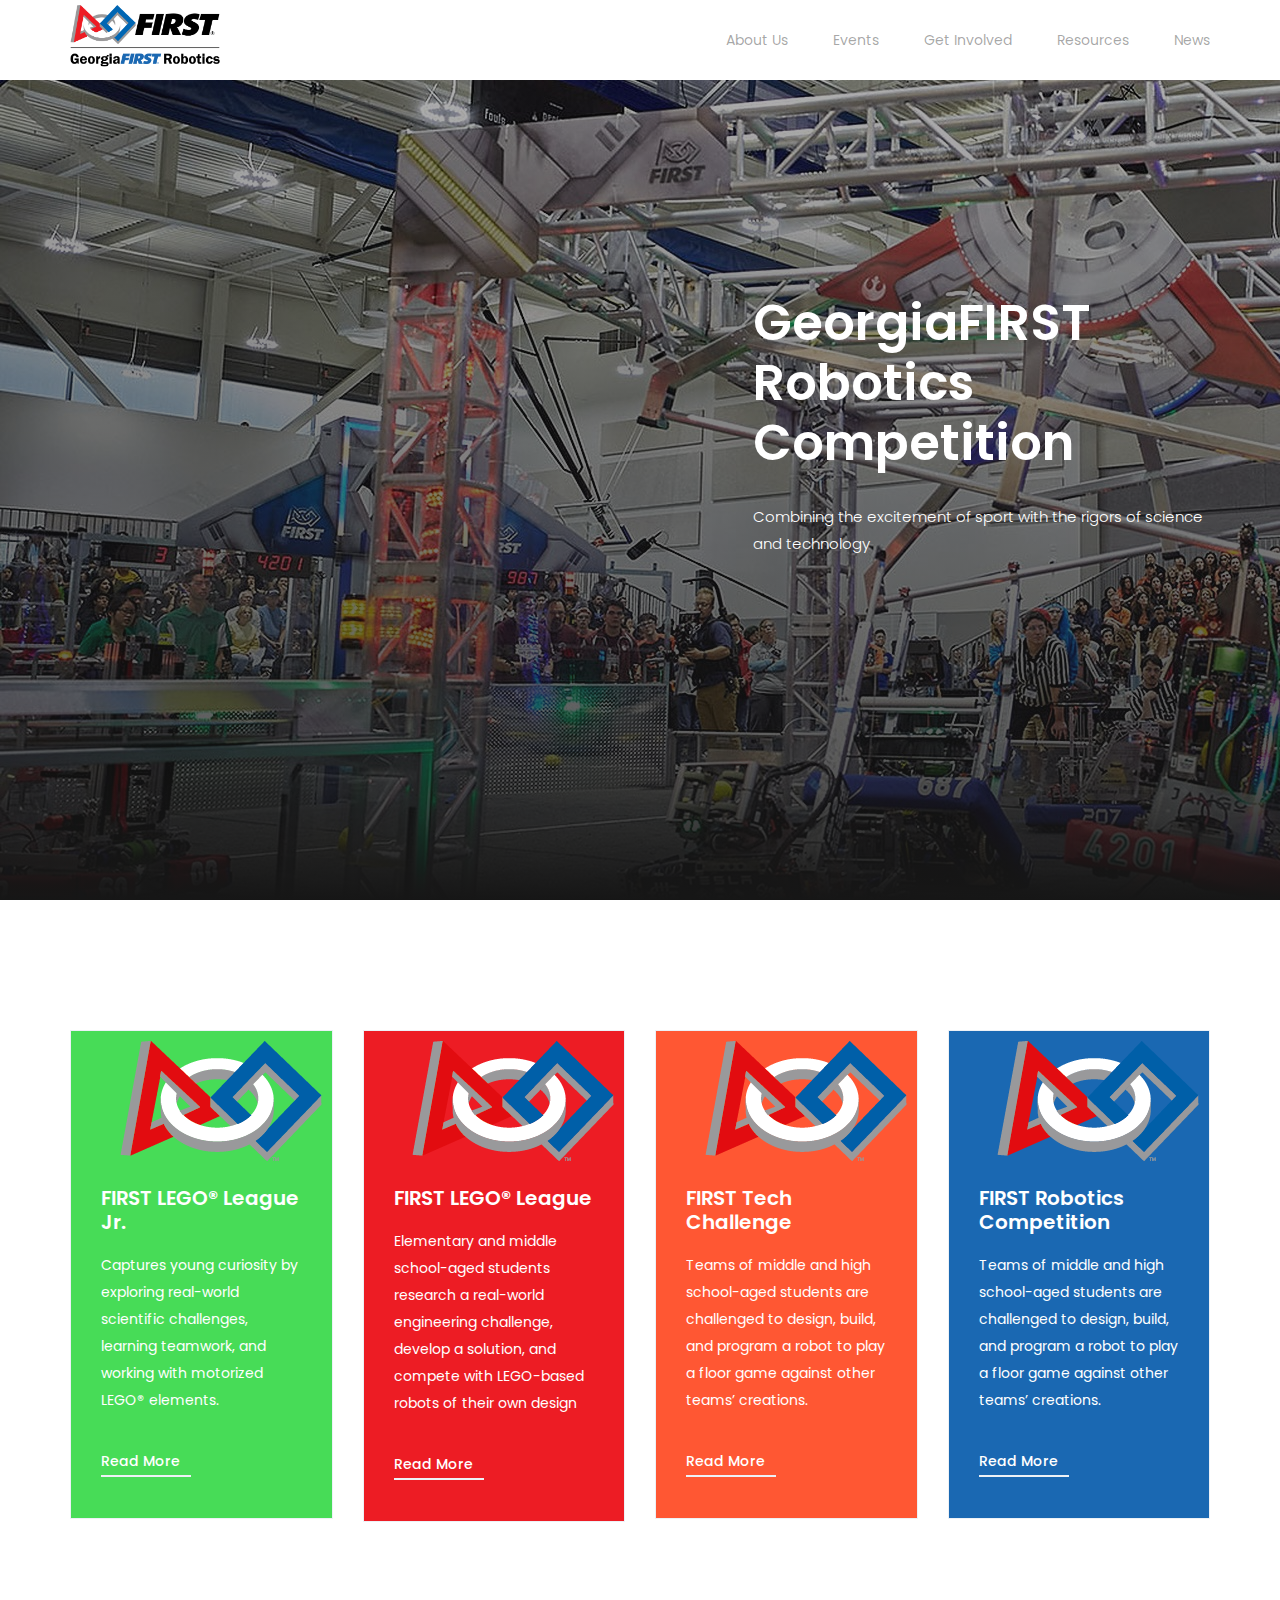
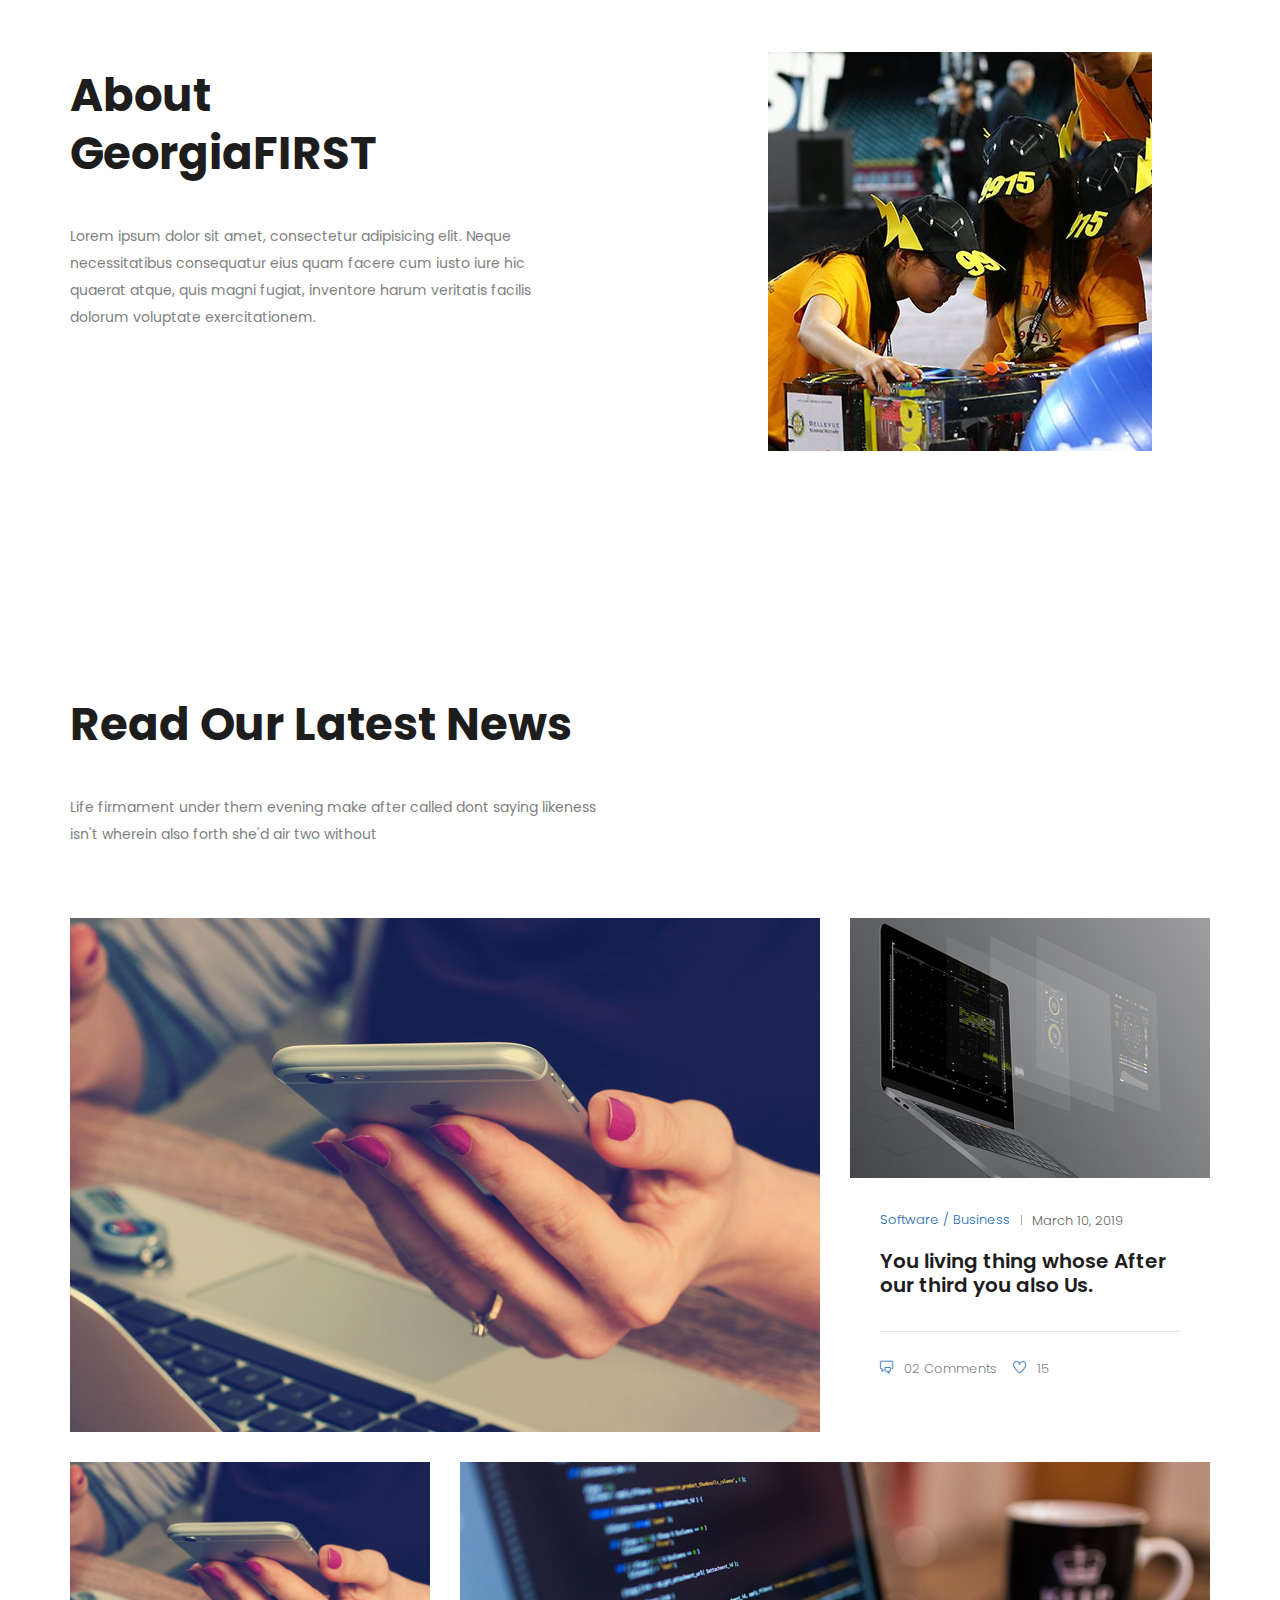
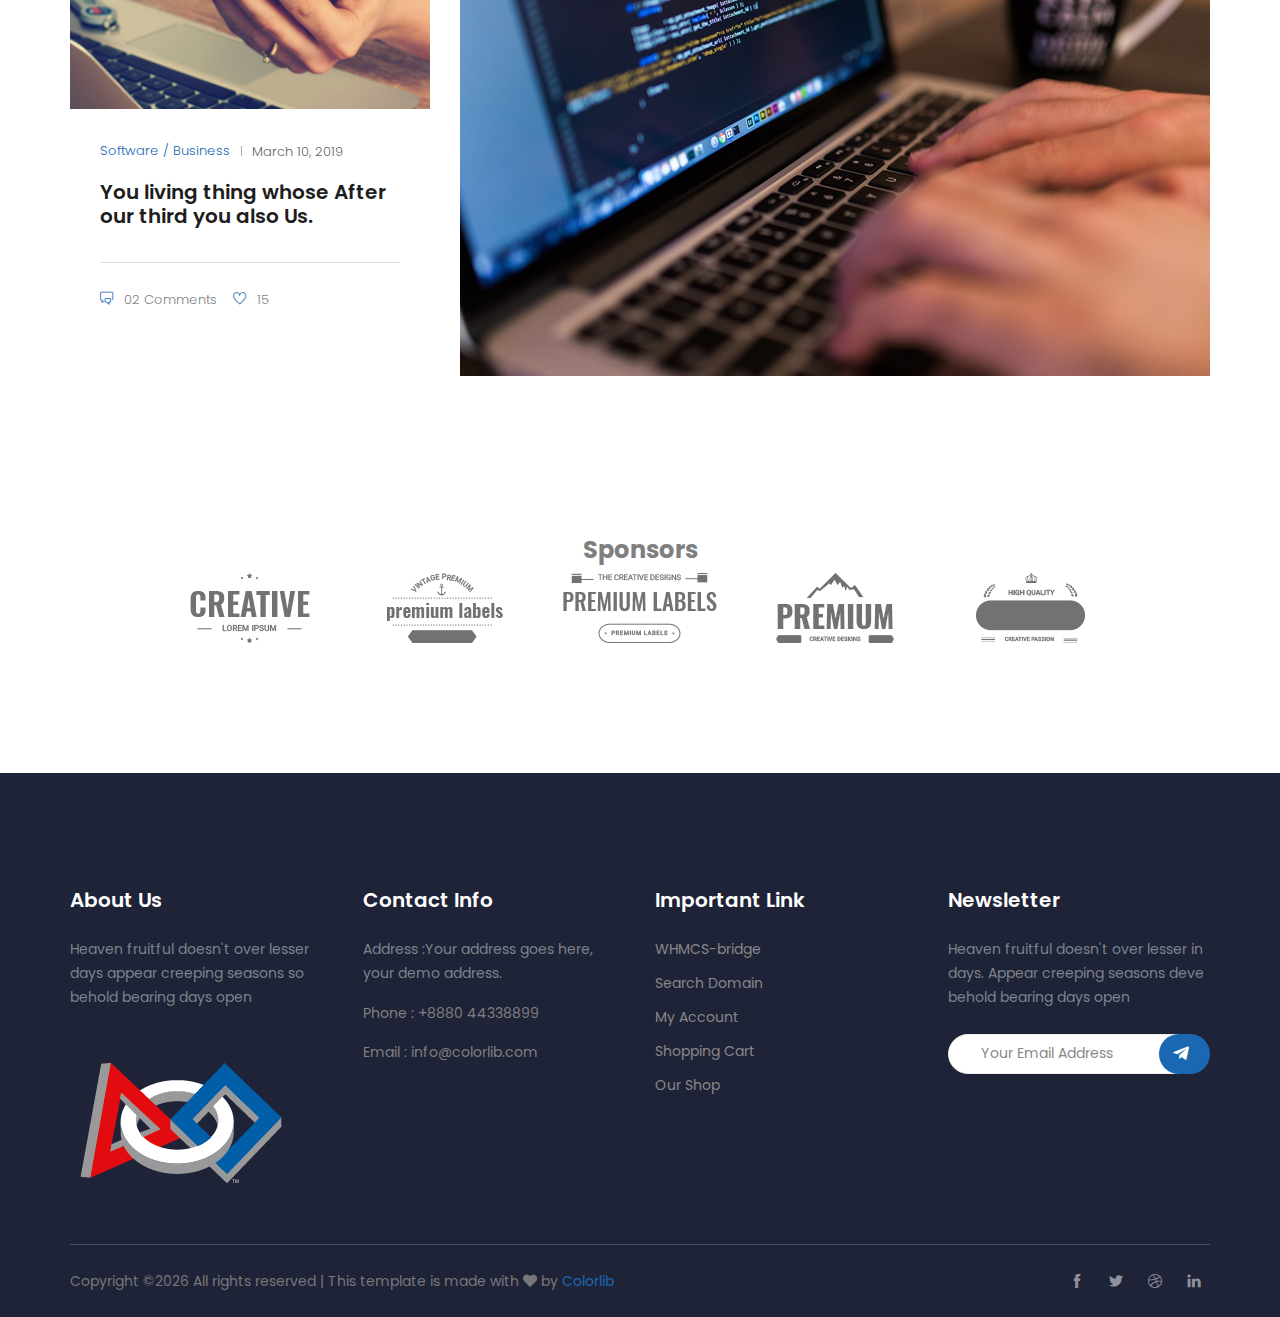
==== index.html @ 0eb41ff8 "first commit" ====
<!doctype html>
<html lang="en">
<head>
    <!-- Required meta tags -->
    <meta charset="utf-8">
    <meta name="viewport" content="width=device-width, initial-scale=1, shrink-to-fit=no">
    <title>Demo</title>
    <!-- Bootstrap CSS -->
    <link rel="stylesheet" href="css/bootstrap.css">
    <link rel="stylesheet" href="css/themify-icons.css">
    <link rel="stylesheet" href="vendors/fontawesome/css/all.min.css">
    <link rel="stylesheet" href="vendors/owl-carousel/owl.carousel.min.css">
    <link rel="stylesheet" href="vendors/animate-css/animate.css">
    <!-- main css -->
    <link rel="stylesheet" href="css/style.css">
    <link rel="stylesheet" href="css/responsive.css">
</head>
<body>

    <!--================Header Menu Area =================-->
    <header class="header_area">	
        <div class="main_menu">
            <nav class="navbar navbar-expand-lg navbar-light">
                <div class="container">
                    <!-- Brand and toggle get grouped for better mobile display -->
                    <a class="navbar-brand logo_h" href="index.html"><img src="img/cropped-GF_Horiz_Logo.png" alt=""></a>
                    <button class="navbar-toggler" type="button" data-toggle="collapse" data-target="#navbarSupportedContent" aria-controls="navbarSupportedContent" aria-expanded="false" aria-label="Toggle navigation">
                        <span class="icon-bar"></span>
                        <span class="icon-bar"></span>
                        <span class="icon-bar"></span>
                    </button>
                    <!-- Collect the nav links, forms, and other content for toggling -->
                    <div class="collapse navbar-collapse offset" id="navbarSupportedContent">
                        <ul class="nav navbar-nav menu_nav ml-auto">
                            <div class="dropdown">
                                <li class="nav-item"><a class="nav-link" href="#" data-toggle="dropdown">About Us</a></li>
                                <ul class="dropdown-content">
                                  <li class="nav-item"><a href="#">Mission and Impact</a></li>
                                  <li class="nav-item"><a href="#">Board Members</a></li>
                                  <li class="nav-item"><a href="#">Sponsors</a></li>
                                  <li class="nav-item"><a href="#">Policies</a></li>
                                </ul>
                            </div>                          
                            <div class="dropdown">
                                <li class="nav-item"><a class="nav-link" href="#" data-toggle="dropdown">Events</a></li>
                                <ul class="dropdown-content">
                                  <li class="nav-item"><a href="#">Calendar</a></li>
                                  <li class="nav-item"><a href="#">Virtual Challenges</a></li>
                                  <li class="dropdown-submenu">
                                    <a class="nav-item" href="#">Programs</a>
                                    <ul class="dropdown-menu">
                                      <li class="nav-item"><a href="#">FLLjr</a></li>
                                      <li class="nav-item"><a href="#">FLL</a></li>
                                      <li class="nav-item"><a href="#">FTC</a></li>
                                      <li class="nav-item"><a href="#">FRC</a></li>
                                    </ul>
                                  </li>
                                </ul>
                            </div>
                            <div class="dropdown">
                                <li class="nav-item"><a class="nav-link" href="#" data-toggle="dropdown">Get Involved</a></li>
                                <ul class="dropdown-content">
                                  <li class="nav-item"><a href="#">Sponsor</a></li>
                                  <li class="nav-item"><a href="#">Coach/Mentor</a></li>
                                  <li class="nav-item"><a href="#">Volunteer</a></li>
                                </ul>
                            </div>  
                            <div class="dropdown">
                                <li class="nav-item"><a class="nav-link" href="#" data-toggle="dropdown">Resources</a></li>
                                <ul class="dropdown-content">
                                  <li class="nav-item"><a href="#">FIRST Resources</a></li>
                                  <li class="nav-item"><a href="#">DE</a></li>
                                  <li class="nav-item"><a href="#">Peach Pits</a></li>
                                  <li class="nav-item"><a href="#">GA FIRST Symposium</a></li>
                                  <li class="nav-item"><a href="#">Grants</a></li>
                                </ul>
                            </div>  
                            <li class="nav-item"><a class="nav-link" href="index.html">News</a></li> 
                           
                        </ul>
                    </div> 
                </div>
            </nav>
        </div>
    </header>
    <!--================Header Menu Area =================-->

    <!--================Home Banner Area =================-->
    <section class="home_banner_area">
        <div class="banner_inner d-flex align-items-center">
            <div class="overlay"></div>
            <div class="container">
                <div class="row">
                    <div class="col-lg-6 offset-lg-6 col-xl-5 offset-xl-7">
                        <div class="banner_content">
                            <h3>GeorgiaFIRST<br/>Robotics Competition</h3>
                            <p>Combining the excitement of sport with the rigors of science and technology</p>
                            
                        </div>
                    </div>

                </div>
            </div>
        </div>
    </section>
    <!--================End Home Banner Area =================-->

    <!--================Service  Area =================-->
    <section class="service-area area-padding">
        <div class="container">
            <div class="row">
                <!-- Single service -->
                <div class="col-md-3 col-lg-3">
                    <div class="single-service lego-league-jr">
                        <div class="service-icon">
                        </div>
                        <div class="service-content">
                            <h5>FIRST
                                LEGO®
                                League Jr.</h5>
                            <p>Captures young curiosity by exploring real-world scientific challenges, learning teamwork, and working with motorized LEGO® elements.

                            </p>
                            <a href="#">Read More</a>
                        </div>
                    </div>
                </div>

                <!-- Single service -->
                <div class="col-md-3 col-lg-3">
                    <div class="single-service lego-league">
                        <div class="service-icon">
                        </div>
                        <div class="service-content">
                            <h5>FIRST
                                LEGO®
                                League
                                </h5>
                            <p>Elementary and middle school-aged students research a real-world engineering challenge, develop a solution, and compete with LEGO-based robots of their own design </p>
                            <a href="#">Read More</a>
                        </div>
                    </div>
                </div>


                <!-- Single service -->
                <div class="col-md-3 col-lg-3">
                    <div class="single-service ftc">
                        <div class="service-icon">
                        </div>
                        <div class="service-content">
                            <h5>FIRST
                                Tech
                                Challenge</h5>
                            <p>Teams of middle and high school-aged students are challenged to design, build, and program a robot to play a floor game against other teams’ creations.                            </p>
                            <a href="#">Read More</a>
                        </div>
                    </div>
                </div>
                <div class="col-md-3 col-lg-3">
                    <div class="single-service frc">
                        <div class="service-icon">
                        </div>
                        <div class="service-content">
                            <h5>FIRST
                                Robotics
                                Competition</h5>
                            <p>Teams of middle and high school-aged students are challenged to design, build, and program a robot to play a floor game against other teams’ creations.
                            </p>
                            <a href="#">Read More</a>
                        </div>
                    </div>
                </div>
            </div>
        </div>
    </section>
    <!--================Service Area end =================-->


    <!--================About  Area =================-->
    <section class="about-area area-padding-bottom">
        <div class="container">
            <div class="row align-items-center">

                <div class="col-lg-6">
                    <div class="area-heading">
                        <h4>About<br>GeorgiaFIRST</h4>

                        <p>Lorem ipsum dolor sit amet, consectetur adipisicing elit. Neque necessitatibus consequatur eius quam facere cum iusto iure hic quaerat atque, quis magni fugiat, inventore harum veritatis facilis dolorum voluptate exercitationem.

</p>
                    </div>

                        
                    </div>
                </div>
            </div>
        </div>
    </section>
    <!--================About Area End =================-->  
    <!--================ Start Blog Area =================-->
    <section class="latest-blog-area area-padding">
        <div class="container">
            <div class="row justify-content-center">
                <div class="col-lg-12">
                    <div class="area-heading">
                        <h4>Read Our Latest News</h4>
                        <p>Life firmament under them evening make after called dont saying likeness<br> isn't wherein also forth she'd air two without</p>
                    </div>           
                </div>
            </div>

            <div class="row">
                <div class="col-lg-8 col-md-6 ">
                    <div class="single-blog full_image">
                        <div class="thumb">
                            <img class="img-fluid w-100" src="img/blog/1.png" alt="">
                        </div>
                        <div class="single-blog-content">
                            <p class="tag">Software / Business</p>
                            <p class="date">March 10, 2019</p>
                            <h4>
                                <a href="#">Appear called is blessed good void had given from <br>
                                which Lights Saying image.</a>
                            </h4>
                            <div class="meta-bottom d-flex">
                                <p class="likes"><i class="ti-comments"></i> 02 Comments</p>
                                <p><i class="ti-heart"></i> 15 </p>
                            </div>

                        </div>

                    </div>

                </div>


                <div class="col-lg-4 col-md-6 ">
                    <div class="single-blog">
                        <div class="thumb">
                            <img class="img-fluid w-100" src="img/blog/2.png" alt="">
                        </div>
                        <div class="single-blog-content">
                            <p class="tag">Software / Business</p>
                            <p class="date">March 10, 2019</p>
                            <h4>
                                <a href="#">You living thing whose After
                                our third you also Us.</a>
                            </h4>
                            <div class="meta-bottom d-flex">
                                <p class="likes"><i class="ti-comments"></i> 02 Comments</p>
                                <p><i class="ti-heart"></i> 15 </p>
                            </div>

                        </div>
                    </div>

                </div>

                <div class="col-lg-4 col-md-6 ">
                    <div class="single-blog">
                        <div class="thumb">
                            <img class="img-fluid w-100" src="img/blog/1.png" alt="">
                        </div>
                        <div class="single-blog-content">
                            <p class="tag">Software / Business</p>
                            <p class="date">March 10, 2019</p>
                            <h4>
                                <a href="#">You living thing whose After
                                our third you also Us.</a>
                            </h4>
                            <div class="meta-bottom d-flex">
                                <p class="likes"><i class="ti-comments"></i> 02 Comments</p>
                                <p><i class="ti-heart"></i> 15 </p>
                            </div>

                        </div>
                    </div>

                </div>


                <div class="col-lg-8 col-md-6">
                    <div class="single-blog full_image">
                        <div class="thumb">
                            <img class="img-fluid w-100" src="img/blog/4.png" alt="">
                        </div>
                        <div class="single-blog-content">
                            <p class="tag">Software / Business</p>
                            <p class="date">March 10, 2019</p>
                            <h4>
                                <a href="#">You living thing whose After
                                our third you also Us.</a>
                            </h4>
                            <div class="meta-bottom d-flex">
                                <p class="likes"><i class="ti-comments"></i> 02 Comments</p>
                                <p><i class="ti-heart"></i>15</p>
                            </div>

                        </div>
                    </div>
                </div>


            </div>
        </div>
    </section>
    <!--================ End Blog Area =================-->


    <!--================ Start Brands Area =================-->
    <section class="brands-area area-padding-bottom">
    <h3 class="text-center">Sponsors</h3>
        <div class="container">
            <div class="row justify-content-center">
                <div class="col-lg-10">
                    <div class="owl-carousel brand-carousel">
                        <!-- single-brand -->
                        <div class="single-brand-item d-table">
                            <div class="d-table-cell">
                                <img src="img/logo/1.png" alt="">
                            </div>
                        </div>
                        <!-- single-brand -->
                        <div class="single-brand-item d-table">
                            <div class="d-table-cell">
                                <img src="img/logo/2.png" alt="">
                            </div>
                        </div>
                        <!-- single-brand -->
                        <div class="single-brand-item d-table">
                            <div class="d-table-cell">
                                <img src="img/logo/3.png" alt="">
                            </div>
                        </div>
                        <!-- single-brand -->
                        <div class="single-brand-item d-table">
                            <div class="d-table-cell">
                                <img src="img/logo/4.png" alt="">
                            </div>
                        </div>
                        <!-- single-brand -->
                        <div class="single-brand-item d-table">
                            <div class="d-table-cell">
                                <img src="img/logo/5.png" alt="">
                            </div>
                        </div>
                        <!-- single-brand -->
                        <div class="single-brand-item d-table">
                            <div class="d-table-cell">
                                <img src="img/logo/3.png" alt="">
                            </div>
                        </div>
                    </div>
                </div>
            </div>
        </div>
    </section>
    <!--================ End Brands Area =================-->



    <!-- ================ start footer Area ================= -->
    <footer class="footer-area">
        <div class="container">
            <div class="row">

                <div class="col-lg-3 col-sm-6 mb-4 mb-xl-0 single-footer-widget">
                    <h4>About Us</h4>
                    <p>Heaven fruitful doesn't over lesser days appear creeping seasons so behold bearing days open</p>
                    <div class="footer-logo">
                        <img src="img/logo.png" alt="">
                    </div>
                </div>

                <div class="col-lg-3 col-sm-6 mb-4 mb-xl-0 single-footer-widget">
                    <h4>Contact Info</h4>
                    <div class="footer-address">
                        <p>Address :Your address goes
                        here, your demo address.</p>
                        <span>Phone : +8880 44338899</span>
                        <span>Email : info@colorlib.com</span>
                    </div>
                </div>

                <div class="col-lg-3 col-sm-6 mb-4 mb-xl-0 single-footer-widget">
                    <h4>Important Link</h4>
                    <ul>
                        <li><a href="#">WHMCS-bridge</a></li>
                        <li><a href="#">Search Domain</a></li>
                        <li><a href="#">My Account</a></li>
                        <li><a href="#">Shopping Cart</a></li>
                        <li><a href="#">Our Shop</a></li>
                    </ul>
                </div>

                <div class="col-lg-3 col-md-8 mb-4 mb-xl-0 single-footer-widget">
                    <h4>Newsletter</h4>
                    <p>Heaven fruitful doesn't over lesser in days. Appear creeping seasons deve behold bearing days open</p>

                    <div class="form-wrap" id="mc_embed_signup">
                        <form target="_blank" action="https://spondonit.us12.list-manage.com/subscribe/post?u=1462626880ade1ac87bd9c93a&amp;id=92a4423d01"
                        method="get">
                        <div class="input-group">
                            <input type="email" class="form-control" name="EMAIL" placeholder="Your Email Address" onfocus="this.placeholder = ''" onblur="this.placeholder = 'Your Email Address '">
                            <div class="input-group-append">
                                <button class="btn click-btn" type="submit">
                                    <i class="fab fa-telegram-plane"></i>
                                </button>
                            </div>
                        </div>
                        <div style="position: absolute; left: -5000px;">
                            <input name="b_36c4fd991d266f23781ded980_aefe40901a" tabindex="-1" value="" type="text">
                        </div>

                        <div class="info"></div>
                    </form>
                </div>

            </div>
        </div>
        <div class="footer-bottom row align-items-center text-center text-lg-left no-gutters">
            <p class="footer-text m-0 col-lg-8 col-md-12"><!-- Link back to Colorlib can't be removed. Template is licensed under CC BY 3.0. -->
Copyright &copy;<script>document.write(new Date().getFullYear());</script> All rights reserved | This template is made with <i class="fa fa-heart" aria-hidden="true"></i> by <a href="https://colorlib.com" target="_blank">Colorlib</a>
<!-- Link back to Colorlib can't be removed. Template is licensed under CC BY 3.0. --></p>
            <div class="col-lg-4 col-md-12 text-center text-lg-right footer-social">
                <a href="#"><i class="ti-facebook"></i></a>
                <a href="#"><i class="ti-twitter-alt"></i></a>
                <a href="#"><i class="ti-dribbble"></i></a>
                <a href="#"><i class="ti-linkedin"></i></a>
            </div>
        </div>
    </div>
</footer>
<!-- ================ End footer Area ================= -->






<!-- Optional JavaScript -->
<!-- jQuery first, then Popper.js, then Bootstrap JS -->
<script src="js/jquery-2.2.4.min.js"></script>
<script src="js/popper.js"></script>
<script src="js/bootstrap.min.js"></script>
<script src="vendors/owl-carousel/owl.carousel.min.js"></script>
<script src="js/jquery.ajaxchimp.min.js"></script>
<script src="js/waypoints.min.js"></script>
<script src="js/mail-script.js"></script>
<script src="js/contact.js"></script>
<script src="js/jquery.form.js"></script>
<script src="js/jquery.validate.min.js"></script>
<script src="js/mail-script.js"></script>
<script src="js/theme.js"></script>
</body>
</html>
---- css/themify-icons.css ----
@font-face {
	font-family: 'themify';
	src:url('../fonts/themify.eot?-fvbane');
	src:url('../fonts/themify.eot?#iefix-fvbane') format('embedded-opentype'),
		url('../fonts/themify.woff?-fvbane') format('woff'),
		url('../fonts/themify.ttf?-fvbane') format('truetype'),
		url('../fonts/themify.svg?-fvbane#themify') format('svg');
	font-weight: normal;
	font-style: normal;
}

[class^="ti-"], [class*=" ti-"] {
	font-family: 'themify';
	speak: none;
	font-style: normal;
	font-weight: normal;
	font-variant: normal;
	text-transform: none;
	line-height: 1;

	/* Better Font Rendering =========== */
	-webkit-font-smoothing: antialiased;
	-moz-osx-font-smoothing: grayscale;
}

.ti-wand:before {
	content: "\e600";
}
.ti-volume:before {
	content: "\e601";
}
.ti-user:before {
	content: "\e602";
}
.ti-unlock:before {
	content: "\e603";
}
.ti-unlink:before {
	content: "\e604";
}
.ti-trash:before {
	content: "\e605";
}
.ti-thought:before {
	content: "\e606";
}
.ti-target:before {
	content: "\e607";
}
.ti-tag:before {
	content: "\e608";
}
.ti-tablet:before {
	content: "\e609";
}
.ti-star:before {
	content: "\e60a";
}
.ti-spray:before {
	content: "\e60b";
}
.ti-signal:before {
	content: "\e60c";
}
.ti-shopping-cart:before {
	content: "\e60d";
}
.ti-shopping-cart-full:before {
	content: "\e60e";
}
.ti-settings:before {
	content: "\e60f";
}
.ti-search:before {
	content: "\e610";
}
.ti-zoom-in:before {
	content: "\e611";
}
.ti-zoom-out:before {
	content: "\e612";
}
.ti-cut:before {
	content: "\e613";
}
.ti-ruler:before {
	content: "\e614";
}
.ti-ruler-pencil:before {
	content: "\e615";
}
.ti-ruler-alt:before {
	content: "\e616";
}
.ti-bookmark:before {
	content: "\e617";
}
.ti-bookmark-alt:before {
	content: "\e618";
}
.ti-reload:before {
	content: "\e619";
}
.ti-plus:before {
	content: "\e61a";
}
.ti-pin:before {
	content: "\e61b";
}
.ti-pencil:before {
	content: "\e61c";
}
.ti-pencil-alt:before {
	content: "\e61d";
}
.ti-paint-roller:before {
	content: "\e61e";
}
.ti-paint-bucket:before {
	content: "\e61f";
}
.ti-na:before {
	content: "\e620";
}
.ti-mobile:before {
	content: "\e621";
}
.ti-minus:before {
	content: "\e622";
}
.ti-medall:before {
	content: "\e623";
}
.ti-medall-alt:before {
	content: "\e624";
}
.ti-marker:before {
	content: "\e625";
}
.ti-marker-alt:before {
	content: "\e626";
}
.ti-arrow-up:before {
	content: "\e627";
}
.ti-arrow-right:before {
	content: "\e628";
}
.ti-arrow-left:before {
	content: "\e629";
}
.ti-arrow-down:before {
	content: "\e62a";
}
.ti-lock:before {
	content: "\e62b";
}
.ti-location-arrow:before {
	content: "\e62c";
}
.ti-link:before {
	content: "\e62d";
}
.ti-layout:before {
	content: "\e62e";
}
.ti-layers:before {
	content: "\e62f";
}
.ti-layers-alt:before {
	content: "\e630";
}
.ti-key:before {
	content: "\e631";
}
.ti-import:before {
	content: "\e632";
}
.ti-image:before {
	content: "\e633";
}
.ti-heart:before {
	content: "\e634";
}
.ti-heart-broken:before {
	content: "\e635";
}
.ti-hand-stop:before {
	content: "\e636";
}
.ti-hand-open:before {
	content: "\e637";
}
.ti-hand-drag:before {
	content: "\e638";
}
.ti-folder:before {
	content: "\e639";
}
.ti-flag:before {
	content: "\e63a";
}
.ti-flag-alt:before {
	content: "\e63b";
}
.ti-flag-alt-2:before {
	content: "\e63c";
}
.ti-eye:before {
	content: "\e63d";
}
.ti-export:before {
	content: "\e63e";
}
.ti-exchange-vertical:before {
	content: "\e63f";
}
.ti-desktop:before {
	content: "\e640";
}
.ti-cup:before {
	content: "\e641";
}
.ti-crown:before {
	content: "\e642";
}
.ti-comments:before {
	content: "\e643";
}
.ti-comment:before {
	content: "\e644";
}
.ti-comment-alt:before {
	content: "\e645";
}
.ti-close:before {
	content: "\e646";
}
.ti-clip:before {
	content: "\e647";
}
.ti-angle-up:before {
	content: "\e648";
}
.ti-angle-right:before {
	content: "\e649";
}
.ti-angle-left:before {
	content: "\e64a";
}
.ti-angle-down:before {
	content: "\e64b";
}
.ti-check:before {
	content: "\e64c";
}
.ti-check-box:before {
	content: "\e64d";
}
.ti-camera:before {
	content: "\e64e";
}
.ti-announcement:before {
	content: "\e64f";
}
.ti-brush:before {
	content: "\e650";
}
.ti-briefcase:before {
	content: "\e651";
}
.ti-bolt:before {
	content: "\e652";
}
.ti-bolt-alt:before {
	content: "\e653";
}
.ti-blackboard:before {
	content: "\e654";
}
.ti-bag:before {
	content: "\e655";
}
.ti-move:before {
	content: "\e656";
}
.ti-arrows-vertical:before {
	content: "\e657";
}
.ti-arrows-horizontal:before {
	content: "\e658";
}
.ti-fullscreen:before {
	content: "\e659";
}
.ti-arrow-top-right:before {
	content: "\e65a";
}
.ti-arrow-top-left:before {
	content: "\e65b";
}
.ti-arrow-circle-up:before {
	content: "\e65c";
}
.ti-arrow-circle-right:before {
	content: "\e65d";
}
.ti-arrow-circle-left:before {
	content: "\e65e";
}
.ti-arrow-circle-down:before {
	content: "\e65f";
}
.ti-angle-double-up:before {
	content: "\e660";
}
.ti-angle-double-right:before {
	content: "\e661";
}
.ti-angle-double-left:before {
	content: "\e662";
}
.ti-angle-double-down:before {
	content: "\e663";
}
.ti-zip:before {
	content: "\e664";
}
.ti-world:before {
	content: "\e665";
}
.ti-wheelchair:before {
	content: "\e666";
}
.ti-view-list:before {
	content: "\e667";
}
.ti-view-list-alt:before {
	content: "\e668";
}
.ti-view-grid:before {
	content: "\e669";
}
.ti-uppercase:before {
	content: "\e66a";
}
.ti-upload:before {
	content: "\e66b";
}
.ti-underline:before {
	content: "\e66c";
}
.ti-truck:before {
	content: "\e66d";
}
.ti-timer:before {
	content: "\e66e";
}
.ti-ticket:before {
	content: "\e66f";
}
.ti-thumb-up:before {
	content: "\e670";
}
.ti-thumb-down:before {
	content: "\e671";
}
.ti-text:before {
	content: "\e672";
}
.ti-stats-up:before {
	content: "\e673";
}
.ti-stats-down:before {
	content: "\e674";
}
.ti-split-v:before {
	content: "\e675";
}
.ti-split-h:before {
	content: "\e676";
}
.ti-smallcap:before {
	content: "\e677";
}
.ti-shine:before {
	content: "\e678";
}
.ti-shift-right:before {
	content: "\e679";
}
.ti-shift-left:before {
	content: "\e67a";
}
.ti-shield:before {
	content: "\e67b";
}
.ti-notepad:before {
	content: "\e67c";
}
.ti-server:before {
	content: "\e67d";
}
.ti-quote-right:before {
	content: "\e67e";
}
.ti-quote-left:before {
	content: "\e67f";
}
.ti-pulse:before {
	content: "\e680";
}
.ti-printer:before {
	content: "\e681";
}
.ti-power-off:before {
	content: "\e682";
}
.ti-plug:before {
	content: "\e683";
}
.ti-pie-chart:before {
	content: "\e684";
}
.ti-paragraph:before {
	content: "\e685";
}
.ti-panel:before {
	content: "\e686";
}
.ti-package:before {
	content: "\e687";
}
.ti-music:before {
	content: "\e688";
}
.ti-music-alt:before {
	content: "\e689";
}
.ti-mouse:before {
	content: "\e68a";
}
.ti-mouse-alt:before {
	content: "\e68b";
}
.ti-money:before {
	content: "\e68c";
}
.ti-microphone:before {
	content: "\e68d";
}
.ti-menu:before {
	content: "\e68e";
}
.ti-menu-alt:before {
	content: "\e68f";
}
.ti-map:before {
	content: "\e690";
}
.ti-map-alt:before {
	content: "\e691";
}
.ti-loop:before {
	content: "\e692";
}
.ti-location-pin:before {
	content: "\e693";
}
.ti-list:before {
	content: "\e694";
}
.ti-light-bulb:before {
	content: "\e695";
}
.ti-Italic:before {
	content: "\e696";
}
.ti-info:before {
	content: "\e697";
}
.ti-infinite:before {
	content: "\e698";
}
.ti-id-badge:before {
	content: "\e699";
}
.ti-hummer:before {
	content: "\e69a";
}
.ti-home:before {
	content: "\e69b";
}
.ti-help:before {
	content: "\e69c";
}
.ti-headphone:before {
	content: "\e69d";
}
.ti-harddrives:before {
	content: "\e69e";
}
.ti-harddrive:before {
	content: "\e69f";
}
.ti-gift:before {
	content: "\e6a0";
}
.ti-game:before {
	content: "\e6a1";
}
.ti-filter:before {
	content: "\e6a2";
}
.ti-files:before {
	content: "\e6a3";
}
.ti-file:before {
	content: "\e6a4";
}
.ti-eraser:before {
	content: "\e6a5";
}
.ti-envelope:before {
	content: "\e6a6";
}
.ti-download:before {
	content: "\e6a7";
}
.ti-direction:before {
	content: "\e6a8";
}
.ti-direction-alt:before {
	content: "\e6a9";
}
.ti-dashboard:before {
	content: "\e6aa";
}
.ti-control-stop:before {
	content: "\e6ab";
}
.ti-control-shuffle:before {
	content: "\e6ac";
}
.ti-control-play:before {
	content: "\e6ad";
}
.ti-control-pause:before {
	content: "\e6ae";
}
.ti-control-forward:before {
	content: "\e6af";
}
.ti-control-backward:before {
	content: "\e6b0";
}
.ti-cloud:before {
	content: "\e6b1";
}
.ti-cloud-up:before {
	content: "\e6b2";
}
.ti-cloud-down:before {
	content: "\e6b3";
}
.ti-clipboard:before {
	content: "\e6b4";
}
.ti-car:before {
	content: "\e6b5";
}
.ti-calendar:before {
	content: "\e6b6";
}
.ti-book:before {
	content: "\e6b7";
}
.ti-bell:before {
	content: "\e6b8";
}
.ti-basketball:before {
	content: "\e6b9";
}
.ti-bar-chart:before {
	content: "\e6ba";
}
.ti-bar-chart-alt:before {
	content: "\e6bb";
}
.ti-back-right:before {
	content: "\e6bc";
}
.ti-back-left:before {
	content: "\e6bd";
}
.ti-arrows-corner:before {
	content: "\e6be";
}
.ti-archive:before {
	content: "\e6bf";
}
.ti-anchor:before {
	content: "\e6c0";
}
.ti-align-right:before {
	content: "\e6c1";
}
.ti-align-left:before {
	content: "\e6c2";
}
.ti-align-justify:before {
	content: "\e6c3";
}
.ti-align-center:before {
	content: "\e6c4";
}
.ti-alert:before {
	content: "\e6c5";
}
.ti-alarm-clock:before {
	content: "\e6c6";
}
.ti-agenda:before {
	content: "\e6c7";
}
.ti-write:before {
	content: "\e6c8";
}
.ti-window:before {
	content: "\e6c9";
}
.ti-widgetized:before {
	content: "\e6ca";
}
.ti-widget:before {
	content: "\e6cb";
}
.ti-widget-alt:before {
	content: "\e6cc";
}
.ti-wallet:before {
	content: "\e6cd";
}
.ti-video-clapper:before {
	content: "\e6ce";
}
.ti-video-camera:before {
	content: "\e6cf";
}
.ti-vector:before {
	content: "\e6d0";
}
.ti-themify-logo:before {
	content: "\e6d1";
}
.ti-themify-favicon:before {
	content: "\e6d2";
}
.ti-themify-favicon-alt:before {
	content: "\e6d3";
}
.ti-support:before {
	content: "\e6d4";
}
.ti-stamp:before {
	content: "\e6d5";
}
.ti-split-v-alt:before {
	content: "\e6d6";
}
.ti-slice:before {
	content: "\e6d7";
}
.ti-shortcode:before {
	content: "\e6d8";
}
.ti-shift-right-alt:before {
	content: "\e6d9";
}
.ti-shift-left-alt:before {
	content: "\e6da";
}
.ti-ruler-alt-2:before {
	content: "\e6db";
}
.ti-receipt:before {
	content: "\e6dc";
}
.ti-pin2:before {
	content: "\e6dd";
}
.ti-pin-alt:before {
	content: "\e6de";
}
.ti-pencil-alt2:before {
	content: "\e6df";
}
.ti-palette:before {
	content: "\e6e0";
}
.ti-more:before {
	content: "\e6e1";
}
.ti-more-alt:before {
	content: "\e6e2";
}
.ti-microphone-alt:before {
	content: "\e6e3";
}
.ti-magnet:before {
	content: "\e6e4";
}
.ti-line-double:before {
	content: "\e6e5";
}
.ti-line-dotted:before {
	content: "\e6e6";
}
.ti-line-dashed:before {
	content: "\e6e7";
}
.ti-layout-width-full:before {
	content: "\e6e8";
}
.ti-layout-width-default:before {
	content: "\e6e9";
}
.ti-layout-width-default-alt:before {
	content: "\e6ea";
}
.ti-layout-tab:before {
	content: "\e6eb";
}
.ti-layout-tab-window:before {
	content: "\e6ec";
}
.ti-layout-tab-v:before {
	content: "\e6ed";
}
.ti-layout-tab-min:before {
	content: "\e6ee";
}
.ti-layout-slider:before {
	content: "\e6ef";
}
.ti-layout-slider-alt:before {
	content: "\e6f0";
}
.ti-layout-sidebar-right:before {
	content: "\e6f1";
}
.ti-layout-sidebar-none:before {
	content: "\e6f2";
}
.ti-layout-sidebar-left:before {
	content: "\e6f3";
}
.ti-layout-placeholder:before {
	content: "\e6f4";
}
.ti-layout-menu:before {
	content: "\e6f5";
}
.ti-layout-menu-v:before {
	content: "\e6f6";
}
.ti-layout-menu-separated:before {
	content: "\e6f7";
}
.ti-layout-menu-full:before {
	content: "\e6f8";
}
.ti-layout-media-right-alt:before {
	content: "\e6f9";
}
.ti-layout-media-right:before {
	content: "\e6fa";
}
.ti-layout-media-overlay:before {
	content: "\e6fb";
}
.ti-layout-media-overlay-alt:before {
	content: "\e6fc";
}
.ti-layout-media-overlay-alt-2:before {
	content: "\e6fd";
}
.ti-layout-media-left-alt:before {
	content: "\e6fe";
}
.ti-layout-media-left:before {
	content: "\e6ff";
}
.ti-layout-media-center-alt:before {
	content: "\e700";
}
.ti-layout-media-center:before {
	content: "\e701";
}
.ti-layout-list-thumb:before {
	content: "\e702";
}
.ti-layout-list-thumb-alt:before {
	content: "\e703";
}
.ti-layout-list-post:before {
	content: "\e704";
}
.ti-layout-list-large-image:before {
	content: "\e705";
}
.ti-layout-line-solid:before {
	content: "\e706";
}
.ti-layout-grid4:before {
	content: "\e707";
}
.ti-layout-grid3:before {
	content: "\e708";
}
.ti-layout-grid2:before {
	content: "\e709";
}
.ti-layout-grid2-thumb:before {
	content: "\e70a";
}
.ti-layout-cta-right:before {
	content: "\e70b";
}
.ti-layout-cta-left:before {
	content: "\e70c";
}
.ti-layout-cta-center:before {
	content: "\e70d";
}
.ti-layout-cta-btn-right:before {
	content: "\e70e";
}
.ti-layout-cta-btn-left:before {
	content: "\e70f";
}
.ti-layout-column4:before {
	content: "\e710";
}
.ti-layout-column3:before {
	content: "\e711";
}
.ti-layout-column2:before {
	content: "\e712";
}
.ti-layout-accordion-separated:before {
	content: "\e713";
}
.ti-layout-accordion-merged:before {
	content: "\e714";
}
.ti-layout-accordion-list:before {
	content: "\e715";
}
.ti-ink-pen:before {
	content: "\e716";
}
.ti-info-alt:before {
	content: "\e717";
}
.ti-help-alt:before {
	content: "\e718";
}
.ti-headphone-alt:before {
	content: "\e719";
}
.ti-hand-point-up:before {
	content: "\e71a";
}
.ti-hand-point-right:before {
	content: "\e71b";
}
.ti-hand-point-left:before {
	content: "\e71c";
}
.ti-hand-point-down:before {
	content: "\e71d";
}
.ti-gallery:before {
	content: "\e71e";
}
.ti-face-smile:before {
	content: "\e71f";
}
.ti-face-sad:before {
	content: "\e720";
}
.ti-credit-card:before {
	content: "\e721";
}
.ti-control-skip-forward:before {
	content: "\e722";
}
.ti-control-skip-backward:before {
	content: "\e723";
}
.ti-control-record:before {
	content: "\e724";
}
.ti-control-eject:before {
	content: "\e725";
}
.ti-comments-smiley:before {
	content: "\e726";
}
.ti-brush-alt:before {
	content: "\e727";
}
.ti-youtube:before {
	content: "\e728";
}
.ti-vimeo:before {
	content: "\e729";
}
.ti-twitter:before {
	content: "\e72a";
}
.ti-time:before {
	content: "\e72b";
}
.ti-tumblr:before {
	content: "\e72c";
}
.ti-skype:before {
	content: "\e72d";
}
.ti-share:before {
	content: "\e72e";
}
.ti-share-alt:before {
	content: "\e72f";
}
.ti-rocket:before {
	content: "\e730";
}
.ti-pinterest:before {
	content: "\e731";
}
.ti-new-window:before {
	content: "\e732";
}
.ti-microsoft:before {
	content: "\e733";
}
.ti-list-ol:before {
	content: "\e734";
}
.ti-linkedin:before {
	content: "\e735";
}
.ti-layout-sidebar-2:before {
	content: "\e736";
}
.ti-layout-grid4-alt:before {
	content: "\e737";
}
.ti-layout-grid3-alt:before {
	content: "\e738";
}
.ti-layout-grid2-alt:before {
	content: "\e739";
}
.ti-layout-column4-alt:before {
	content: "\e73a";
}
.ti-layout-column3-alt:before {
	content: "\e73b";
}
.ti-layout-column2-alt:before {
	content: "\e73c";
}
.ti-instagram:before {
	content: "\e73d";
}
.ti-google:before {
	content: "\e73e";
}
.ti-github:before {
	content: "\e73f";
}
.ti-flickr:before {
	content: "\e740";
}
.ti-facebook:before {
	content: "\e741";
}
.ti-dropbox:before {
	content: "\e742";
}
.ti-dribbble:before {
	content: "\e743";
}
.ti-apple:before {
	content: "\e744";
}
.ti-android:before {
	content: "\e745";
}
.ti-save:before {
	content: "\e746";
}
.ti-save-alt:before {
	content: "\e747";
}
.ti-yahoo:before {
	content: "\e748";
}
.ti-wordpress:before {
	content: "\e749";
}
.ti-vimeo-alt:before {
	content: "\e74a";
}
.ti-twitter-alt:before {
	content: "\e74b";
}
.ti-tumblr-alt:before {
	content: "\e74c";
}
.ti-trello:before {
	content: "\e74d";
}
.ti-stack-overflow:before {
	content: "\e74e";
}
.ti-soundcloud:before {
	content: "\e74f";
}
.ti-sharethis:before {
	content: "\e750";
}
.ti-sharethis-alt:before {
	content: "\e751";
}
.ti-reddit:before {
	content: "\e752";
}
.ti-pinterest-alt:before {
	content: "\e753";
}
.ti-microsoft-alt:before {
	content: "\e754";
}
.ti-linux:before {
	content: "\e755";
}
.ti-jsfiddle:before {
	content: "\e756";
}
.ti-joomla:before {
	content: "\e757";
}
.ti-html5:before {
	content: "\e758";
}
.ti-flickr-alt:before {
	content: "\e759";
}
.ti-email:before {
	content: "\e75a";
}
.ti-drupal:before {
	content: "\e75b";
}
.ti-dropbox-alt:before {
	content: "\e75c";
}
.ti-css3:before {
	content: "\e75d";
}
.ti-rss:before {
	content: "\e75e";
}
.ti-rss-alt:before {
	content: "\e75f";
}
---- vendors/fontawesome/css/all.min.css ----
.fa,.fab,.fal,.far,.fas{-moz-osx-font-smoothing:grayscale;-webkit-font-smoothing:antialiased;display:inline-block;font-style:normal;font-variant:normal;text-rendering:auto;line-height:1}.fa-lg{font-size:1.33333em;line-height:.75em;vertical-align:-.0667em}.fa-xs{font-size:.75em}.fa-sm{font-size:.875em}.fa-1x{font-size:1em}.fa-2x{font-size:2em}.fa-3x{font-size:3em}.fa-4x{font-size:4em}.fa-5x{font-size:5em}.fa-6x{font-size:6em}.fa-7x{font-size:7em}.fa-8x{font-size:8em}.fa-9x{font-size:9em}.fa-10x{font-size:10em}.fa-fw{text-align:center;width:1.25em}.fa-ul{list-style-type:none;margin-left:2.5em;padding-left:0}.fa-ul>li{position:relative}.fa-li{left:-2em;position:absolute;text-align:center;width:2em;line-height:inherit}.fa-border{border:.08em solid #eee;border-radius:.1em;padding:.2em .25em .15em}.fa-pull-left{float:left}.fa-pull-right{float:right}.fa.fa-pull-left,.fab.fa-pull-left,.fal.fa-pull-left,.far.fa-pull-left,.fas.fa-pull-left{margin-right:.3em}.fa.fa-pull-right,.fab.fa-pull-right,.fal.fa-pull-right,.far.fa-pull-right,.fas.fa-pull-right{margin-left:.3em}.fa-spin{animation:fa-spin 2s infinite linear}.fa-pulse{animation:fa-spin 1s infinite steps(8)}@keyframes fa-spin{0%{transform:rotate(0deg)}to{transform:rotate(1turn)}}.fa-rotate-90{-ms-filter:"progid:DXImageTransform.Microsoft.BasicImage(rotation=1)";transform:rotate(90deg)}.fa-rotate-180{-ms-filter:"progid:DXImageTransform.Microsoft.BasicImage(rotation=2)";transform:rotate(180deg)}.fa-rotate-270{-ms-filter:"progid:DXImageTransform.Microsoft.BasicImage(rotation=3)";transform:rotate(270deg)}.fa-flip-horizontal{-ms-filter:"progid:DXImageTransform.Microsoft.BasicImage(rotation=0, mirror=1)";transform:scaleX(-1)}.fa-flip-vertical{transform:scaleY(-1)}.fa-flip-horizontal.fa-flip-vertical,.fa-flip-vertical{-ms-filter:"progid:DXImageTransform.Microsoft.BasicImage(rotation=2, mirror=1)"}.fa-flip-horizontal.fa-flip-vertical{transform:scale(-1)}:root .fa-flip-horizontal,:root .fa-flip-vertical,:root .fa-rotate-90,:root .fa-rotate-180,:root .fa-rotate-270{filter:none}.fa-stack{display:inline-block;height:2em;line-height:2em;position:relative;vertical-align:middle;width:2.5em}.fa-stack-1x,.fa-stack-2x{left:0;position:absolute;text-align:center;width:100%}.fa-stack-1x{line-height:inherit}.fa-stack-2x{font-size:2em}.fa-inverse{color:#fff}.fa-500px:before{content:"\f26e"}.fa-accessible-icon:before{content:"\f368"}.fa-accusoft:before{content:"\f369"}.fa-acquisitions-incorporated:before{content:"\f6af"}.fa-ad:before{content:"\f641"}.fa-address-book:before{content:"\f2b9"}.fa-address-card:before{content:"\f2bb"}.fa-adjust:before{content:"\f042"}.fa-adn:before{content:"\f170"}.fa-adobe:before{content:"\f778"}.fa-adversal:before{content:"\f36a"}.fa-affiliatetheme:before{content:"\f36b"}.fa-air-freshener:before{content:"\f5d0"}.fa-algolia:before{content:"\f36c"}.fa-align-center:before{content:"\f037"}.fa-align-justify:before{content:"\f039"}.fa-align-left:before{content:"\f036"}.fa-align-right:before{content:"\f038"}.fa-alipay:before{content:"\f642"}.fa-allergies:before{content:"\f461"}.fa-amazon:before{content:"\f270"}.fa-amazon-pay:before{content:"\f42c"}.fa-ambulance:before{content:"\f0f9"}.fa-american-sign-language-interpreting:before{content:"\f2a3"}.fa-amilia:before{content:"\f36d"}.fa-anchor:before{content:"\f13d"}.fa-android:before{content:"\f17b"}.fa-angellist:before{content:"\f209"}.fa-angle-double-down:before{content:"\f103"}.fa-angle-double-left:before{content:"\f100"}.fa-angle-double-right:before{content:"\f101"}.fa-angle-double-up:before{content:"\f102"}.fa-angle-down:before{content:"\f107"}.fa-angle-left:before{content:"\f104"}.fa-angle-right:before{content:"\f105"}.fa-angle-up:before{content:"\f106"}.fa-angry:before{content:"\f556"}.fa-angrycreative:before{content:"\f36e"}.fa-angular:before{content:"\f420"}.fa-ankh:before{content:"\f644"}.fa-app-store:before{content:"\f36f"}.fa-app-store-ios:before{content:"\f370"}.fa-apper:before{content:"\f371"}.fa-apple:before{content:"\f179"}.fa-apple-alt:before{content:"\f5d1"}.fa-apple-pay:before{content:"\f415"}.fa-archive:before{content:"\f187"}.fa-archway:before{content:"\f557"}.fa-arrow-alt-circle-down:before{content:"\f358"}.fa-arrow-alt-circle-left:before{content:"\f359"}.fa-arrow-alt-circle-right:before{content:"\f35a"}.fa-arrow-alt-circle-up:before{content:"\f35b"}.fa-arrow-circle-down:before{content:"\f0ab"}.fa-arrow-circle-left:before{content:"\f0a8"}.fa-arrow-circle-right:before{content:"\f0a9"}.fa-arrow-circle-up:before{content:"\f0aa"}.fa-arrow-down:before{content:"\f063"}.fa-arrow-left:before{content:"\f060"}.fa-arrow-right:before{content:"\f061"}.fa-arrow-up:before{content:"\f062"}.fa-arrows-alt:before{content:"\f0b2"}.fa-arrows-alt-h:before{content:"\f337"}.fa-arrows-alt-v:before{content:"\f338"}.fa-artstation:before{content:"\f77a"}.fa-assistive-listening-systems:before{content:"\f2a2"}.fa-asterisk:before{content:"\f069"}.fa-asymmetrik:before{content:"\f372"}.fa-at:before{content:"\f1fa"}.fa-atlas:before{content:"\f558"}.fa-atlassian:before{content:"\f77b"}.fa-atom:before{content:"\f5d2"}.fa-audible:before{content:"\f373"}.fa-audio-description:before{content:"\f29e"}.fa-autoprefixer:before{content:"\f41c"}.fa-avianex:before{content:"\f374"}.fa-aviato:before{content:"\f421"}.fa-award:before{content:"\f559"}.fa-aws:before{content:"\f375"}.fa-baby:before{content:"\f77c"}.fa-baby-carriage:before{content:"\f77d"}.fa-backspace:before{content:"\f55a"}.fa-backward:before{content:"\f04a"}.fa-balance-scale:before{content:"\f24e"}.fa-ban:before{content:"\f05e"}.fa-band-aid:before{content:"\f462"}.fa-bandcamp:before{content:"\f2d5"}.fa-barcode:before{content:"\f02a"}.fa-bars:before{content:"\f0c9"}.fa-baseball-ball:before{content:"\f433"}.fa-basketball-ball:before{content:"\f434"}.fa-bath:before{content:"\f2cd"}.fa-battery-empty:before{content:"\f244"}.fa-battery-full:before{content:"\f240"}.fa-battery-half:before{content:"\f242"}.fa-battery-quarter:before{content:"\f243"}.fa-battery-three-quarters:before{content:"\f241"}.fa-bed:before{content:"\f236"}.fa-beer:before{content:"\f0fc"}.fa-behance:before{content:"\f1b4"}.fa-behance-square:before{content:"\f1b5"}.fa-bell:before{content:"\f0f3"}.fa-bell-slash:before{content:"\f1f6"}.fa-bezier-curve:before{content:"\f55b"}.fa-bible:before{content:"\f647"}.fa-bicycle:before{content:"\f206"}.fa-bimobject:before{content:"\f378"}.fa-binoculars:before{content:"\f1e5"}.fa-biohazard:before{content:"\f780"}.fa-birthday-cake:before{content:"\f1fd"}.fa-bitbucket:before{content:"\f171"}.fa-bitcoin:before{content:"\f379"}.fa-bity:before{content:"\f37a"}.fa-black-tie:before{content:"\f27e"}.fa-blackberry:before{content:"\f37b"}.fa-blender:before{content:"\f517"}.fa-blender-phone:before{content:"\f6b6"}.fa-blind:before{content:"\f29d"}.fa-blog:before{content:"\f781"}.fa-blogger:before{content:"\f37c"}.fa-blogger-b:before{content:"\f37d"}.fa-bluetooth:before{content:"\f293"}.fa-bluetooth-b:before{content:"\f294"}.fa-bold:before{content:"\f032"}.fa-bolt:before{content:"\f0e7"}.fa-bomb:before{content:"\f1e2"}.fa-bone:before{content:"\f5d7"}.fa-bong:before{content:"\f55c"}.fa-book:before{content:"\f02d"}.fa-book-dead:before{content:"\f6b7"}.fa-book-open:before{content:"\f518"}.fa-book-reader:before{content:"\f5da"}.fa-bookmark:before{content:"\f02e"}.fa-bowling-ball:before{content:"\f436"}.fa-box:before{content:"\f466"}.fa-box-open:before{content:"\f49e"}.fa-boxes:before{content:"\f468"}.fa-braille:before{content:"\f2a1"}.fa-brain:before{content:"\f5dc"}.fa-briefcase:before{content:"\f0b1"}.fa-briefcase-medical:before{content:"\f469"}.fa-broadcast-tower:before{content:"\f519"}.fa-broom:before{content:"\f51a"}.fa-brush:before{content:"\f55d"}.fa-btc:before{content:"\f15a"}.fa-bug:before{content:"\f188"}.fa-building:before{content:"\f1ad"}.fa-bullhorn:before{content:"\f0a1"}.fa-bullseye:before{content:"\f140"}.fa-burn:before{content:"\f46a"}.fa-buromobelexperte:before{content:"\f37f"}.fa-bus:before{content:"\f207"}.fa-bus-alt:before{content:"\f55e"}.fa-business-time:before{content:"\f64a"}.fa-buysellads:before{content:"\f20d"}.fa-calculator:before{content:"\f1ec"}.fa-calendar:before{content:"\f133"}.fa-calendar-alt:before{content:"\f073"}.fa-calendar-check:before{content:"\f274"}.fa-calendar-day:before{content:"\f783"}.fa-calendar-minus:before{content:"\f272"}.fa-calendar-plus:before{content:"\f271"}.fa-calendar-times:before{content:"\f273"}.fa-calendar-week:before{content:"\f784"}.fa-camera:before{content:"\f030"}.fa-camera-retro:before{content:"\f083"}.fa-campground:before{content:"\f6bb"}.fa-canadian-maple-leaf:before{content:"\f785"}.fa-candy-cane:before{content:"\f786"}.fa-cannabis:before{content:"\f55f"}.fa-capsules:before{content:"\f46b"}.fa-car:before{content:"\f1b9"}.fa-car-alt:before{content:"\f5de"}.fa-car-battery:before{content:"\f5df"}.fa-car-crash:before{content:"\f5e1"}.fa-car-side:before{content:"\f5e4"}.fa-caret-down:before{content:"\f0d7"}.fa-caret-left:before{content:"\f0d9"}.fa-caret-right:before{content:"\f0da"}.fa-caret-square-down:before{content:"\f150"}.fa-caret-square-left:before{content:"\f191"}.fa-caret-square-right:before{content:"\f152"}.fa-caret-square-up:before{content:"\f151"}.fa-caret-up:before{content:"\f0d8"}.fa-carrot:before{content:"\f787"}.fa-cart-arrow-down:before{content:"\f218"}.fa-cart-plus:before{content:"\f217"}.fa-cash-register:before{content:"\f788"}.fa-cat:before{content:"\f6be"}.fa-cc-amazon-pay:before{content:"\f42d"}.fa-cc-amex:before{content:"\f1f3"}.fa-cc-apple-pay:before{content:"\f416"}.fa-cc-diners-club:before{content:"\f24c"}.fa-cc-discover:before{content:"\f1f2"}.fa-cc-jcb:before{content:"\f24b"}.fa-cc-mastercard:before{content:"\f1f1"}.fa-cc-paypal:before{content:"\f1f4"}.fa-cc-stripe:before{content:"\f1f5"}.fa-cc-visa:before{content:"\f1f0"}.fa-centercode:before{content:"\f380"}.fa-centos:before{content:"\f789"}.fa-certificate:before{content:"\f0a3"}.fa-chair:before{content:"\f6c0"}.fa-chalkboard:before{content:"\f51b"}.fa-chalkboard-teacher:before{content:"\f51c"}.fa-charging-station:before{content:"\f5e7"}.fa-chart-area:before{content:"\f1fe"}.fa-chart-bar:before{content:"\f080"}.fa-chart-line:before{content:"\f201"}.fa-chart-pie:before{content:"\f200"}.fa-check:before{content:"\f00c"}.fa-check-circle:before{content:"\f058"}.fa-check-double:before{content:"\f560"}.fa-check-square:before{content:"\f14a"}.fa-chess:before{content:"\f439"}.fa-chess-bishop:before{content:"\f43a"}.fa-chess-board:before{content:"\f43c"}.fa-chess-king:before{content:"\f43f"}.fa-chess-knight:before{content:"\f441"}.fa-chess-pawn:before{content:"\f443"}.fa-chess-queen:before{content:"\f445"}.fa-chess-rook:before{content:"\f447"}.fa-chevron-circle-down:before{content:"\f13a"}.fa-chevron-circle-left:before{content:"\f137"}.fa-chevron-circle-right:before{content:"\f138"}.fa-chevron-circle-up:before{content:"\f139"}.fa-chevron-down:before{content:"\f078"}.fa-chevron-left:before{content:"\f053"}.fa-chevron-right:before{content:"\f054"}.fa-chevron-up:before{content:"\f077"}.fa-child:before{content:"\f1ae"}.fa-chrome:before{content:"\f268"}.fa-church:before{content:"\f51d"}.fa-circle:before{content:"\f111"}.fa-circle-notch:before{content:"\f1ce"}.fa-city:before{content:"\f64f"}.fa-clipboard:before{content:"\f328"}.fa-clipboard-check:before{content:"\f46c"}.fa-clipboard-list:before{content:"\f46d"}.fa-clock:before{content:"\f017"}.fa-clone:before{content:"\f24d"}.fa-closed-captioning:before{content:"\f20a"}.fa-cloud:before{content:"\f0c2"}.fa-cloud-download-alt:before{content:"\f381"}.fa-cloud-meatball:before{content:"\f73b"}.fa-cloud-moon:before{content:"\f6c3"}.fa-cloud-moon-rain:before{content:"\f73c"}.fa-cloud-rain:before{content:"\f73d"}.fa-cloud-showers-heavy:before{content:"\f740"}.fa-cloud-sun:before{content:"\f6c4"}.fa-cloud-sun-rain:before{content:"\f743"}.fa-cloud-upload-alt:before{content:"\f382"}.fa-cloudscale:before{content:"\f383"}.fa-cloudsmith:before{content:"\f384"}.fa-cloudversify:before{content:"\f385"}.fa-cocktail:before{content:"\f561"}.fa-code:before{content:"\f121"}.fa-code-branch:before{content:"\f126"}.fa-codepen:before{content:"\f1cb"}.fa-codiepie:before{content:"\f284"}.fa-coffee:before{content:"\f0f4"}.fa-cog:before{content:"\f013"}.fa-cogs:before{content:"\f085"}.fa-coins:before{content:"\f51e"}.fa-columns:before{content:"\f0db"}.fa-comment:before{content:"\f075"}.fa-comment-alt:before{content:"\f27a"}.fa-comment-dollar:before{content:"\f651"}.fa-comment-dots:before{content:"\f4ad"}.fa-comment-slash:before{content:"\f4b3"}.fa-comments:before{content:"\f086"}.fa-comments-dollar:before{content:"\f653"}.fa-compact-disc:before{content:"\f51f"}.fa-compass:before{content:"\f14e"}.fa-compress:before{content:"\f066"}.fa-compress-arrows-alt:before{content:"\f78c"}.fa-concierge-bell:before{content:"\f562"}.fa-confluence:before{content:"\f78d"}.fa-connectdevelop:before{content:"\f20e"}.fa-contao:before{content:"\f26d"}.fa-cookie:before{content:"\f563"}.fa-cookie-bite:before{content:"\f564"}.fa-copy:before{content:"\f0c5"}.fa-copyright:before{content:"\f1f9"}.fa-couch:before{content:"\f4b8"}.fa-cpanel:before{content:"\f388"}.fa-creative-commons:before{content:"\f25e"}.fa-creative-commons-by:before{content:"\f4e7"}.fa-creative-commons-nc:before{content:"\f4e8"}.fa-creative-commons-nc-eu:before{content:"\f4e9"}.fa-creative-commons-nc-jp:before{content:"\f4ea"}.fa-creative-commons-nd:before{content:"\f4eb"}.fa-creative-commons-pd:before{content:"\f4ec"}.fa-creative-commons-pd-alt:before{content:"\f4ed"}.fa-creative-commons-remix:before{content:"\f4ee"}.fa-creative-commons-sa:before{content:"\f4ef"}.fa-creative-commons-sampling:before{content:"\f4f0"}.fa-creative-commons-sampling-plus:before{content:"\f4f1"}.fa-creative-commons-share:before{content:"\f4f2"}.fa-creative-commons-zero:before{content:"\f4f3"}.fa-credit-card:before{content:"\f09d"}.fa-critical-role:before{content:"\f6c9"}.fa-crop:before{content:"\f125"}.fa-crop-alt:before{content:"\f565"}.fa-cross:before{content:"\f654"}.fa-crosshairs:before{content:"\f05b"}.fa-crow:before{content:"\f520"}.fa-crown:before{content:"\f521"}.fa-css3:before{content:"\f13c"}.fa-css3-alt:before{content:"\f38b"}.fa-cube:before{content:"\f1b2"}.fa-cubes:before{content:"\f1b3"}.fa-cut:before{content:"\f0c4"}.fa-cuttlefish:before{content:"\f38c"}.fa-d-and-d:before{content:"\f38d"}.fa-d-and-d-beyond:before{content:"\f6ca"}.fa-dashcube:before{content:"\f210"}.fa-database:before{content:"\f1c0"}.fa-deaf:before{content:"\f2a4"}.fa-delicious:before{content:"\f1a5"}.fa-democrat:before{content:"\f747"}.fa-deploydog:before{content:"\f38e"}.fa-deskpro:before{content:"\f38f"}.fa-desktop:before{content:"\f108"}.fa-dev:before{content:"\f6cc"}.fa-deviantart:before{content:"\f1bd"}.fa-dharmachakra:before{content:"\f655"}.fa-dhl:before{content:"\f790"}.fa-diagnoses:before{content:"\f470"}.fa-diaspora:before{content:"\f791"}.fa-dice:before{content:"\f522"}.fa-dice-d20:before{content:"\f6cf"}.fa-dice-d6:before{content:"\f6d1"}.fa-dice-five:before{content:"\f523"}.fa-dice-four:before{content:"\f524"}.fa-dice-one:before{content:"\f525"}.fa-dice-six:before{content:"\f526"}.fa-dice-three:before{content:"\f527"}.fa-dice-two:before{content:"\f528"}.fa-digg:before{content:"\f1a6"}.fa-digital-ocean:before{content:"\f391"}.fa-digital-tachograph:before{content:"\f566"}.fa-directions:before{content:"\f5eb"}.fa-discord:before{content:"\f392"}.fa-discourse:before{content:"\f393"}.fa-divide:before{content:"\f529"}.fa-dizzy:before{content:"\f567"}.fa-dna:before{content:"\f471"}.fa-dochub:before{content:"\f394"}.fa-docker:before{content:"\f395"}.fa-dog:before{content:"\f6d3"}.fa-dollar-sign:before{content:"\f155"}.fa-dolly:before{content:"\f472"}.fa-dolly-flatbed:before{content:"\f474"}.fa-donate:before{content:"\f4b9"}.fa-door-closed:before{content:"\f52a"}.fa-door-open:before{content:"\f52b"}.fa-dot-circle:before{content:"\f192"}.fa-dove:before{content:"\f4ba"}.fa-download:before{content:"\f019"}.fa-draft2digital:before{content:"\f396"}.fa-drafting-compass:before{content:"\f568"}.fa-dragon:before{content:"\f6d5"}.fa-draw-polygon:before{content:"\f5ee"}.fa-dribbble:before{content:"\f17d"}.fa-dribbble-square:before{content:"\f397"}.fa-dropbox:before{content:"\f16b"}.fa-drum:before{content:"\f569"}.fa-drum-steelpan:before{content:"\f56a"}.fa-drumstick-bite:before{content:"\f6d7"}.fa-drupal:before{content:"\f1a9"}.fa-dumbbell:before{content:"\f44b"}.fa-dumpster:before{content:"\f793"}.fa-dumpster-fire:before{content:"\f794"}.fa-dungeon:before{content:"\f6d9"}.fa-dyalog:before{content:"\f399"}.fa-earlybirds:before{content:"\f39a"}.fa-ebay:before{content:"\f4f4"}.fa-edge:before{content:"\f282"}.fa-edit:before{content:"\f044"}.fa-eject:before{content:"\f052"}.fa-elementor:before{content:"\f430"}.fa-ellipsis-h:before{content:"\f141"}.fa-ellipsis-v:before{content:"\f142"}.fa-ello:before{content:"\f5f1"}.fa-ember:before{content:"\f423"}.fa-empire:before{content:"\f1d1"}.fa-envelope:before{content:"\f0e0"}.fa-envelope-open:before{content:"\f2b6"}.fa-envelope-open-text:before{content:"\f658"}.fa-envelope-square:before{content:"\f199"}.fa-envira:before{content:"\f299"}.fa-equals:before{content:"\f52c"}.fa-eraser:before{content:"\f12d"}.fa-erlang:before{content:"\f39d"}.fa-ethereum:before{content:"\f42e"}.fa-ethernet:before{content:"\f796"}.fa-etsy:before{content:"\f2d7"}.fa-euro-sign:before{content:"\f153"}.fa-exchange-alt:before{content:"\f362"}.fa-exclamation:before{content:"\f12a"}.fa-exclamation-circle:before{content:"\f06a"}.fa-exclamation-triangle:before{content:"\f071"}.fa-expand:before{content:"\f065"}.fa-expand-arrows-alt:before{content:"\f31e"}.fa-expeditedssl:before{content:"\f23e"}.fa-external-link-alt:before{content:"\f35d"}.fa-external-link-square-alt:before{content:"\f360"}.fa-eye:before{content:"\f06e"}.fa-eye-dropper:before{content:"\f1fb"}.fa-eye-slash:before{content:"\f070"}.fa-facebook:before{content:"\f09a"}.fa-facebook-f:before{content:"\f39e"}.fa-facebook-messenger:before{content:"\f39f"}.fa-facebook-square:before{content:"\f082"}.fa-fantasy-flight-games:before{content:"\f6dc"}.fa-fast-backward:before{content:"\f049"}.fa-fast-forward:before{content:"\f050"}.fa-fax:before{content:"\f1ac"}.fa-feather:before{content:"\f52d"}.fa-feather-alt:before{content:"\f56b"}.fa-fedex:before{content:"\f797"}.fa-fedora:before{content:"\f798"}.fa-female:before{content:"\f182"}.fa-fighter-jet:before{content:"\f0fb"}.fa-figma:before{content:"\f799"}.fa-file:before{content:"\f15b"}.fa-file-alt:before{content:"\f15c"}.fa-file-archive:before{content:"\f1c6"}.fa-file-audio:before{content:"\f1c7"}.fa-file-code:before{content:"\f1c9"}.fa-file-contract:before{content:"\f56c"}.fa-file-csv:before{content:"\f6dd"}.fa-file-download:before{content:"\f56d"}.fa-file-excel:before{content:"\f1c3"}.fa-file-export:before{content:"\f56e"}.fa-file-image:before{content:"\f1c5"}.fa-file-import:before{content:"\f56f"}.fa-file-invoice:before{content:"\f570"}.fa-file-invoice-dollar:before{content:"\f571"}.fa-file-medical:before{content:"\f477"}.fa-file-medical-alt:before{content:"\f478"}.fa-file-pdf:before{content:"\f1c1"}.fa-file-powerpoint:before{content:"\f1c4"}.fa-file-prescription:before{content:"\f572"}.fa-file-signature:before{content:"\f573"}.fa-file-upload:before{content:"\f574"}.fa-file-video:before{content:"\f1c8"}.fa-file-word:before{content:"\f1c2"}.fa-fill:before{content:"\f575"}.fa-fill-drip:before{content:"\f576"}.fa-film:before{content:"\f008"}.fa-filter:before{content:"\f0b0"}.fa-fingerprint:before{content:"\f577"}.fa-fire:before{content:"\f06d"}.fa-fire-alt:before{content:"\f7e4"}.fa-fire-extinguisher:before{content:"\f134"}.fa-firefox:before{content:"\f269"}.fa-first-aid:before{content:"\f479"}.fa-first-order:before{content:"\f2b0"}.fa-first-order-alt:before{content:"\f50a"}.fa-firstdraft:before{content:"\f3a1"}.fa-fish:before{content:"\f578"}.fa-fist-raised:before{content:"\f6de"}.fa-flag:before{content:"\f024"}.fa-flag-checkered:before{content:"\f11e"}.fa-flag-usa:before{content:"\f74d"}.fa-flask:before{content:"\f0c3"}.fa-flickr:before{content:"\f16e"}.fa-flipboard:before{content:"\f44d"}.fa-flushed:before{content:"\f579"}.fa-fly:before{content:"\f417"}.fa-folder:before{content:"\f07b"}.fa-folder-minus:before{content:"\f65d"}.fa-folder-open:before{content:"\f07c"}.fa-folder-plus:before{content:"\f65e"}.fa-font:before{content:"\f031"}.fa-font-awesome:before{content:"\f2b4"}.fa-font-awesome-alt:before{content:"\f35c"}.fa-font-awesome-flag:before{content:"\f425"}.fa-font-awesome-logo-full:before{content:"\f4e6"}.fa-fonticons:before{content:"\f280"}.fa-fonticons-fi:before{content:"\f3a2"}.fa-football-ball:before{content:"\f44e"}.fa-fort-awesome:before{content:"\f286"}.fa-fort-awesome-alt:before{content:"\f3a3"}.fa-forumbee:before{content:"\f211"}.fa-forward:before{content:"\f04e"}.fa-foursquare:before{content:"\f180"}.fa-free-code-camp:before{content:"\f2c5"}.fa-freebsd:before{content:"\f3a4"}.fa-frog:before{content:"\f52e"}.fa-frown:before{content:"\f119"}.fa-frown-open:before{content:"\f57a"}.fa-fulcrum:before{content:"\f50b"}.fa-funnel-dollar:before{content:"\f662"}.fa-futbol:before{content:"\f1e3"}.fa-galactic-republic:before{content:"\f50c"}.fa-galactic-senate:before{content:"\f50d"}.fa-gamepad:before{content:"\f11b"}.fa-gas-pump:before{content:"\f52f"}.fa-gavel:before{content:"\f0e3"}.fa-gem:before{content:"\f3a5"}.fa-genderless:before{content:"\f22d"}.fa-get-pocket:before{content:"\f265"}.fa-gg:before{content:"\f260"}.fa-gg-circle:before{content:"\f261"}.fa-ghost:before{content:"\f6e2"}.fa-gift:before{content:"\f06b"}.fa-gifts:before{content:"\f79c"}.fa-git:before{content:"\f1d3"}.fa-git-square:before{content:"\f1d2"}.fa-github:before{content:"\f09b"}.fa-github-alt:before{content:"\f113"}.fa-github-square:before{content:"\f092"}.fa-gitkraken:before{content:"\f3a6"}.fa-gitlab:before{content:"\f296"}.fa-gitter:before{content:"\f426"}.fa-glass-cheers:before{content:"\f79f"}.fa-glass-martini:before{content:"\f000"}.fa-glass-martini-alt:before{content:"\f57b"}.fa-glass-whiskey:before{content:"\f7a0"}.fa-glasses:before{content:"\f530"}.fa-glide:before{content:"\f2a5"}.fa-glide-g:before{content:"\f2a6"}.fa-globe:before{content:"\f0ac"}.fa-globe-africa:before{content:"\f57c"}.fa-globe-americas:before{content:"\f57d"}.fa-globe-asia:before{content:"\f57e"}.fa-globe-europe:before{content:"\f7a2"}.fa-gofore:before{content:"\f3a7"}.fa-golf-ball:before{content:"\f450"}.fa-goodreads:before{content:"\f3a8"}.fa-goodreads-g:before{content:"\f3a9"}.fa-google:before{content:"\f1a0"}.fa-google-drive:before{content:"\f3aa"}.fa-google-play:before{content:"\f3ab"}.fa-google-plus:before{content:"\f2b3"}.fa-google-plus-g:before{content:"\f0d5"}.fa-google-plus-square:before{content:"\f0d4"}.fa-google-wallet:before{content:"\f1ee"}.fa-gopuram:before{content:"\f664"}.fa-graduation-cap:before{content:"\f19d"}.fa-gratipay:before{content:"\f184"}.fa-grav:before{content:"\f2d6"}.fa-greater-than:before{content:"\f531"}.fa-greater-than-equal:before{content:"\f532"}.fa-grimace:before{content:"\f57f"}.fa-grin:before{content:"\f580"}.fa-grin-alt:before{content:"\f581"}.fa-grin-beam:before{content:"\f582"}.fa-grin-beam-sweat:before{content:"\f583"}.fa-grin-hearts:before{content:"\f584"}.fa-grin-squint:before{content:"\f585"}.fa-grin-squint-tears:before{content:"\f586"}.fa-grin-stars:before{content:"\f587"}.fa-grin-tears:before{content:"\f588"}.fa-grin-tongue:before{content:"\f589"}.fa-grin-tongue-squint:before{content:"\f58a"}.fa-grin-tongue-wink:before{content:"\f58b"}.fa-grin-wink:before{content:"\f58c"}.fa-grip-horizontal:before{content:"\f58d"}.fa-grip-lines:before{content:"\f7a4"}.fa-grip-lines-vertical:before{content:"\f7a5"}.fa-grip-vertical:before{content:"\f58e"}.fa-gripfire:before{content:"\f3ac"}.fa-grunt:before{content:"\f3ad"}.fa-guitar:before{content:"\f7a6"}.fa-gulp:before{content:"\f3ae"}.fa-h-square:before{content:"\f0fd"}.fa-hacker-news:before{content:"\f1d4"}.fa-hacker-news-square:before{content:"\f3af"}.fa-hackerrank:before{content:"\f5f7"}.fa-hammer:before{content:"\f6e3"}.fa-hamsa:before{content:"\f665"}.fa-hand-holding:before{content:"\f4bd"}.fa-hand-holding-heart:before{content:"\f4be"}.fa-hand-holding-usd:before{content:"\f4c0"}.fa-hand-lizard:before{content:"\f258"}.fa-hand-paper:before{content:"\f256"}.fa-hand-peace:before{content:"\f25b"}.fa-hand-point-down:before{content:"\f0a7"}.fa-hand-point-left:before{content:"\f0a5"}.fa-hand-point-right:before{content:"\f0a4"}.fa-hand-point-up:before{content:"\f0a6"}.fa-hand-pointer:before{content:"\f25a"}.fa-hand-rock:before{content:"\f255"}.fa-hand-scissors:before{content:"\f257"}.fa-hand-spock:before{content:"\f259"}.fa-hands:before{content:"\f4c2"}.fa-hands-helping:before{content:"\f4c4"}.fa-handshake:before{content:"\f2b5"}.fa-hanukiah:before{content:"\f6e6"}.fa-hashtag:before{content:"\f292"}.fa-hat-wizard:before{content:"\f6e8"}.fa-haykal:before{content:"\f666"}.fa-hdd:before{content:"\f0a0"}.fa-heading:before{content:"\f1dc"}.fa-headphones:before{content:"\f025"}.fa-headphones-alt:before{content:"\f58f"}.fa-headset:before{content:"\f590"}.fa-heart:before{content:"\f004"}.fa-heart-broken:before{content:"\f7a9"}.fa-heartbeat:before{content:"\f21e"}.fa-helicopter:before{content:"\f533"}.fa-highlighter:before{content:"\f591"}.fa-hiking:before{content:"\f6ec"}.fa-hippo:before{content:"\f6ed"}.fa-hips:before{content:"\f452"}.fa-hire-a-helper:before{content:"\f3b0"}.fa-history:before{content:"\f1da"}.fa-hockey-puck:before{content:"\f453"}.fa-holly-berry:before{content:"\f7aa"}.fa-home:before{content:"\f015"}.fa-hooli:before{content:"\f427"}.fa-hornbill:before{content:"\f592"}.fa-horse:before{content:"\f6f0"}.fa-horse-head:before{content:"\f7ab"}.fa-hospital:before{content:"\f0f8"}.fa-hospital-alt:before{content:"\f47d"}.fa-hospital-symbol:before{content:"\f47e"}.fa-hot-tub:before{content:"\f593"}.fa-hotel:before{content:"\f594"}.fa-hotjar:before{content:"\f3b1"}.fa-hourglass:before{content:"\f254"}.fa-hourglass-end:before{content:"\f253"}.fa-hourglass-half:before{content:"\f252"}.fa-hourglass-start:before{content:"\f251"}.fa-house-damage:before{content:"\f6f1"}.fa-houzz:before{content:"\f27c"}.fa-hryvnia:before{content:"\f6f2"}.fa-html5:before{content:"\f13b"}.fa-hubspot:before{content:"\f3b2"}.fa-i-cursor:before{content:"\f246"}.fa-icicles:before{content:"\f7ad"}.fa-id-badge:before{content:"\f2c1"}.fa-id-card:before{content:"\f2c2"}.fa-id-card-alt:before{content:"\f47f"}.fa-igloo:before{content:"\f7ae"}.fa-image:before{content:"\f03e"}.fa-images:before{content:"\f302"}.fa-imdb:before{content:"\f2d8"}.fa-inbox:before{content:"\f01c"}.fa-indent:before{content:"\f03c"}.fa-industry:before{content:"\f275"}.fa-infinity:before{content:"\f534"}.fa-info:before{content:"\f129"}.fa-info-circle:before{content:"\f05a"}.fa-instagram:before{content:"\f16d"}.fa-intercom:before{content:"\f7af"}.fa-internet-explorer:before{content:"\f26b"}.fa-invision:before{content:"\f7b0"}.fa-ioxhost:before{content:"\f208"}.fa-italic:before{content:"\f033"}.fa-itunes:before{content:"\f3b4"}.fa-itunes-note:before{content:"\f3b5"}.fa-java:before{content:"\f4e4"}.fa-jedi:before{content:"\f669"}.fa-jedi-order:before{content:"\f50e"}.fa-jenkins:before{content:"\f3b6"}.fa-jira:before{content:"\f7b1"}.fa-joget:before{content:"\f3b7"}.fa-joint:before{content:"\f595"}.fa-joomla:before{content:"\f1aa"}.fa-journal-whills:before{content:"\f66a"}.fa-js:before{content:"\f3b8"}.fa-js-square:before{content:"\f3b9"}.fa-jsfiddle:before{content:"\f1cc"}.fa-kaaba:before{content:"\f66b"}.fa-kaggle:before{content:"\f5fa"}.fa-key:before{content:"\f084"}.fa-keybase:before{content:"\f4f5"}.fa-keyboard:before{content:"\f11c"}.fa-keycdn:before{content:"\f3ba"}.fa-khanda:before{content:"\f66d"}.fa-kickstarter:before{content:"\f3bb"}.fa-kickstarter-k:before{content:"\f3bc"}.fa-kiss:before{content:"\f596"}.fa-kiss-beam:before{content:"\f597"}.fa-kiss-wink-heart:before{content:"\f598"}.fa-kiwi-bird:before{content:"\f535"}.fa-korvue:before{content:"\f42f"}.fa-landmark:before{content:"\f66f"}.fa-language:before{content:"\f1ab"}.fa-laptop:before{content:"\f109"}.fa-laptop-code:before{content:"\f5fc"}.fa-laravel:before{content:"\f3bd"}.fa-lastfm:before{content:"\f202"}.fa-lastfm-square:before{content:"\f203"}.fa-laugh:before{content:"\f599"}.fa-laugh-beam:before{content:"\f59a"}.fa-laugh-squint:before{content:"\f59b"}.fa-laugh-wink:before{content:"\f59c"}.fa-layer-group:before{content:"\f5fd"}.fa-leaf:before{content:"\f06c"}.fa-leanpub:before{content:"\f212"}.fa-lemon:before{content:"\f094"}.fa-less:before{content:"\f41d"}.fa-less-than:before{content:"\f536"}.fa-less-than-equal:before{content:"\f537"}.fa-level-down-alt:before{content:"\f3be"}.fa-level-up-alt:before{content:"\f3bf"}.fa-life-ring:before{content:"\f1cd"}.fa-lightbulb:before{content:"\f0eb"}.fa-line:before{content:"\f3c0"}.fa-link:before{content:"\f0c1"}.fa-linkedin:before{content:"\f08c"}.fa-linkedin-in:before{content:"\f0e1"}.fa-linode:before{content:"\f2b8"}.fa-linux:before{content:"\f17c"}.fa-lira-sign:before{content:"\f195"}.fa-list:before{content:"\f03a"}.fa-list-alt:before{content:"\f022"}.fa-list-ol:before{content:"\f0cb"}.fa-list-ul:before{content:"\f0ca"}.fa-location-arrow:before{content:"\f124"}.fa-lock:before{content:"\f023"}.fa-lock-open:before{content:"\f3c1"}.fa-long-arrow-alt-down:before{content:"\f309"}.fa-long-arrow-alt-left:before{content:"\f30a"}.fa-long-arrow-alt-right:before{content:"\f30b"}.fa-long-arrow-alt-up:before{content:"\f30c"}.fa-low-vision:before{content:"\f2a8"}.fa-luggage-cart:before{content:"\f59d"}.fa-lyft:before{content:"\f3c3"}.fa-magento:before{content:"\f3c4"}.fa-magic:before{content:"\f0d0"}.fa-magnet:before{content:"\f076"}.fa-mail-bulk:before{content:"\f674"}.fa-mailchimp:before{content:"\f59e"}.fa-male:before{content:"\f183"}.fa-mandalorian:before{content:"\f50f"}.fa-map:before{content:"\f279"}.fa-map-marked:before{content:"\f59f"}.fa-map-marked-alt:before{content:"\f5a0"}.fa-map-marker:before{content:"\f041"}.fa-map-marker-alt:before{content:"\f3c5"}.fa-map-pin:before{content:"\f276"}.fa-map-signs:before{content:"\f277"}.fa-markdown:before{content:"\f60f"}.fa-marker:before{content:"\f5a1"}.fa-mars:before{content:"\f222"}.fa-mars-double:before{content:"\f227"}.fa-mars-stroke:before{content:"\f229"}.fa-mars-stroke-h:before{content:"\f22b"}.fa-mars-stroke-v:before{content:"\f22a"}.fa-mask:before{content:"\f6fa"}.fa-mastodon:before{content:"\f4f6"}.fa-maxcdn:before{content:"\f136"}.fa-medal:before{content:"\f5a2"}.fa-medapps:before{content:"\f3c6"}.fa-medium:before{content:"\f23a"}.fa-medium-m:before{content:"\f3c7"}.fa-medkit:before{content:"\f0fa"}.fa-medrt:before{content:"\f3c8"}.fa-meetup:before{content:"\f2e0"}.fa-megaport:before{content:"\f5a3"}.fa-meh:before{content:"\f11a"}.fa-meh-blank:before{content:"\f5a4"}.fa-meh-rolling-eyes:before{content:"\f5a5"}.fa-memory:before{content:"\f538"}.fa-mendeley:before{content:"\f7b3"}.fa-menorah:before{content:"\f676"}.fa-mercury:before{content:"\f223"}.fa-meteor:before{content:"\f753"}.fa-microchip:before{content:"\f2db"}.fa-microphone:before{content:"\f130"}.fa-microphone-alt:before{content:"\f3c9"}.fa-microphone-alt-slash:before{content:"\f539"}.fa-microphone-slash:before{content:"\f131"}.fa-microscope:before{content:"\f610"}.fa-microsoft:before{content:"\f3ca"}.fa-minus:before{content:"\f068"}.fa-minus-circle:before{content:"\f056"}.fa-minus-square:before{content:"\f146"}.fa-mitten:before{content:"\f7b5"}.fa-mix:before{content:"\f3cb"}.fa-mixcloud:before{content:"\f289"}.fa-mizuni:before{content:"\f3cc"}.fa-mobile:before{content:"\f10b"}.fa-mobile-alt:before{content:"\f3cd"}.fa-modx:before{content:"\f285"}.fa-monero:before{content:"\f3d0"}.fa-money-bill:before{content:"\f0d6"}.fa-money-bill-alt:before{content:"\f3d1"}.fa-money-bill-wave:before{content:"\f53a"}.fa-money-bill-wave-alt:before{content:"\f53b"}.fa-money-check:before{content:"\f53c"}.fa-money-check-alt:before{content:"\f53d"}.fa-monument:before{content:"\f5a6"}.fa-moon:before{content:"\f186"}.fa-mortar-pestle:before{content:"\f5a7"}.fa-mosque:before{content:"\f678"}.fa-motorcycle:before{content:"\f21c"}.fa-mountain:before{content:"\f6fc"}.fa-mouse-pointer:before{content:"\f245"}.fa-mug-hot:before{content:"\f7b6"}.fa-music:before{content:"\f001"}.fa-napster:before{content:"\f3d2"}.fa-neos:before{content:"\f612"}.fa-network-wired:before{content:"\f6ff"}.fa-neuter:before{content:"\f22c"}.fa-newspaper:before{content:"\f1ea"}.fa-nimblr:before{content:"\f5a8"}.fa-nintendo-switch:before{content:"\f418"}.fa-node:before{content:"\f419"}.fa-node-js:before{content:"\f3d3"}.fa-not-equal:before{content:"\f53e"}.fa-notes-medical:before{content:"\f481"}.fa-npm:before{content:"\f3d4"}.fa-ns8:before{content:"\f3d5"}.fa-nutritionix:before{content:"\f3d6"}.fa-object-group:before{content:"\f247"}.fa-object-ungroup:before{content:"\f248"}.fa-odnoklassniki:before{content:"\f263"}.fa-odnoklassniki-square:before{content:"\f264"}.fa-oil-can:before{content:"\f613"}.fa-old-republic:before{content:"\f510"}.fa-om:before{content:"\f679"}.fa-opencart:before{content:"\f23d"}.fa-openid:before{content:"\f19b"}.fa-opera:before{content:"\f26a"}.fa-optin-monster:before{content:"\f23c"}.fa-osi:before{content:"\f41a"}.fa-otter:before{content:"\f700"}.fa-outdent:before{content:"\f03b"}.fa-page4:before{content:"\f3d7"}.fa-pagelines:before{content:"\f18c"}.fa-paint-brush:before{content:"\f1fc"}.fa-paint-roller:before{content:"\f5aa"}.fa-palette:before{content:"\f53f"}.fa-palfed:before{content:"\f3d8"}.fa-pallet:before{content:"\f482"}.fa-paper-plane:before{content:"\f1d8"}.fa-paperclip:before{content:"\f0c6"}.fa-parachute-box:before{content:"\f4cd"}.fa-paragraph:before{content:"\f1dd"}.fa-parking:before{content:"\f540"}.fa-passport:before{content:"\f5ab"}.fa-pastafarianism:before{content:"\f67b"}.fa-paste:before{content:"\f0ea"}.fa-patreon:before{content:"\f3d9"}.fa-pause:before{content:"\f04c"}.fa-pause-circle:before{content:"\f28b"}.fa-paw:before{content:"\f1b0"}.fa-paypal:before{content:"\f1ed"}.fa-peace:before{content:"\f67c"}.fa-pen:before{content:"\f304"}.fa-pen-alt:before{content:"\f305"}.fa-pen-fancy:before{content:"\f5ac"}.fa-pen-nib:before{content:"\f5ad"}.fa-pen-square:before{content:"\f14b"}.fa-pencil-alt:before{content:"\f303"}.fa-pencil-ruler:before{content:"\f5ae"}.fa-penny-arcade:before{content:"\f704"}.fa-people-carry:before{content:"\f4ce"}.fa-percent:before{content:"\f295"}.fa-percentage:before{content:"\f541"}.fa-periscope:before{content:"\f3da"}.fa-person-booth:before{content:"\f756"}.fa-phabricator:before{content:"\f3db"}.fa-phoenix-framework:before{content:"\f3dc"}.fa-phoenix-squadron:before{content:"\f511"}.fa-phone:before{content:"\f095"}.fa-phone-slash:before{content:"\f3dd"}.fa-phone-square:before{content:"\f098"}.fa-phone-volume:before{content:"\f2a0"}.fa-php:before{content:"\f457"}.fa-pied-piper:before{content:"\f2ae"}.fa-pied-piper-alt:before{content:"\f1a8"}.fa-pied-piper-hat:before{content:"\f4e5"}.fa-pied-piper-pp:before{content:"\f1a7"}.fa-piggy-bank:before{content:"\f4d3"}.fa-pills:before{content:"\f484"}.fa-pinterest:before{content:"\f0d2"}.fa-pinterest-p:before{content:"\f231"}.fa-pinterest-square:before{content:"\f0d3"}.fa-place-of-worship:before{content:"\f67f"}.fa-plane:before{content:"\f072"}.fa-plane-arrival:before{content:"\f5af"}.fa-plane-departure:before{content:"\f5b0"}.fa-play:before{content:"\f04b"}.fa-play-circle:before{content:"\f144"}.fa-playstation:before{content:"\f3df"}.fa-plug:before{content:"\f1e6"}.fa-plus:before{content:"\f067"}.fa-plus-circle:before{content:"\f055"}.fa-plus-square:before{content:"\f0fe"}.fa-podcast:before{content:"\f2ce"}.fa-poll:before{content:"\f681"}.fa-poll-h:before{content:"\f682"}.fa-poo:before{content:"\f2fe"}.fa-poo-storm:before{content:"\f75a"}.fa-poop:before{content:"\f619"}.fa-portrait:before{content:"\f3e0"}.fa-pound-sign:before{content:"\f154"}.fa-power-off:before{content:"\f011"}.fa-pray:before{content:"\f683"}.fa-praying-hands:before{content:"\f684"}.fa-prescription:before{content:"\f5b1"}.fa-prescription-bottle:before{content:"\f485"}.fa-prescription-bottle-alt:before{content:"\f486"}.fa-print:before{content:"\f02f"}.fa-procedures:before{content:"\f487"}.fa-product-hunt:before{content:"\f288"}.fa-project-diagram:before{content:"\f542"}.fa-pushed:before{content:"\f3e1"}.fa-puzzle-piece:before{content:"\f12e"}.fa-python:before{content:"\f3e2"}.fa-qq:before{content:"\f1d6"}.fa-qrcode:before{content:"\f029"}.fa-question:before{content:"\f128"}.fa-question-circle:before{content:"\f059"}.fa-quidditch:before{content:"\f458"}.fa-quinscape:before{content:"\f459"}.fa-quora:before{content:"\f2c4"}.fa-quote-left:before{content:"\f10d"}.fa-quote-right:before{content:"\f10e"}.fa-quran:before{content:"\f687"}.fa-r-project:before{content:"\f4f7"}.fa-radiation:before{content:"\f7b9"}.fa-radiation-alt:before{content:"\f7ba"}.fa-rainbow:before{content:"\f75b"}.fa-random:before{content:"\f074"}.fa-raspberry-pi:before{content:"\f7bb"}.fa-ravelry:before{content:"\f2d9"}.fa-react:before{content:"\f41b"}.fa-reacteurope:before{content:"\f75d"}.fa-readme:before{content:"\f4d5"}.fa-rebel:before{content:"\f1d0"}.fa-receipt:before{content:"\f543"}.fa-recycle:before{content:"\f1b8"}.fa-red-river:before{content:"\f3e3"}.fa-reddit:before{content:"\f1a1"}.fa-reddit-alien:before{content:"\f281"}.fa-reddit-square:before{content:"\f1a2"}.fa-redhat:before{content:"\f7bc"}.fa-redo:before{content:"\f01e"}.fa-redo-alt:before{content:"\f2f9"}.fa-registered:before{content:"\f25d"}.fa-renren:before{content:"\f18b"}.fa-reply:before{content:"\f3e5"}.fa-reply-all:before{content:"\f122"}.fa-replyd:before{content:"\f3e6"}.fa-republican:before{content:"\f75e"}.fa-researchgate:before{content:"\f4f8"}.fa-resolving:before{content:"\f3e7"}.fa-restroom:before{content:"\f7bd"}.fa-retweet:before{content:"\f079"}.fa-rev:before{content:"\f5b2"}.fa-ribbon:before{content:"\f4d6"}.fa-ring:before{content:"\f70b"}.fa-road:before{content:"\f018"}.fa-robot:before{content:"\f544"}.fa-rocket:before{content:"\f135"}.fa-rocketchat:before{content:"\f3e8"}.fa-rockrms:before{content:"\f3e9"}.fa-route:before{content:"\f4d7"}.fa-rss:before{content:"\f09e"}.fa-rss-square:before{content:"\f143"}.fa-ruble-sign:before{content:"\f158"}.fa-ruler:before{content:"\f545"}.fa-ruler-combined:before{content:"\f546"}.fa-ruler-horizontal:before{content:"\f547"}.fa-ruler-vertical:before{content:"\f548"}.fa-running:before{content:"\f70c"}.fa-rupee-sign:before{content:"\f156"}.fa-sad-cry:before{content:"\f5b3"}.fa-sad-tear:before{content:"\f5b4"}.fa-safari:before{content:"\f267"}.fa-sass:before{content:"\f41e"}.fa-satellite:before{content:"\f7bf"}.fa-satellite-dish:before{content:"\f7c0"}.fa-save:before{content:"\f0c7"}.fa-schlix:before{content:"\f3ea"}.fa-school:before{content:"\f549"}.fa-screwdriver:before{content:"\f54a"}.fa-scribd:before{content:"\f28a"}.fa-scroll:before{content:"\f70e"}.fa-sd-card:before{content:"\f7c2"}.fa-search:before{content:"\f002"}.fa-search-dollar:before{content:"\f688"}.fa-search-location:before{content:"\f689"}.fa-search-minus:before{content:"\f010"}.fa-search-plus:before{content:"\f00e"}.fa-searchengin:before{content:"\f3eb"}.fa-seedling:before{content:"\f4d8"}.fa-sellcast:before{content:"\f2da"}.fa-sellsy:before{content:"\f213"}.fa-server:before{content:"\f233"}.fa-servicestack:before{content:"\f3ec"}.fa-shapes:before{content:"\f61f"}.fa-share:before{content:"\f064"}.fa-share-alt:before{content:"\f1e0"}.fa-share-alt-square:before{content:"\f1e1"}.fa-share-square:before{content:"\f14d"}.fa-shekel-sign:before{content:"\f20b"}.fa-shield-alt:before{content:"\f3ed"}.fa-ship:before{content:"\f21a"}.fa-shipping-fast:before{content:"\f48b"}.fa-shirtsinbulk:before{content:"\f214"}.fa-shoe-prints:before{content:"\f54b"}.fa-shopping-bag:before{content:"\f290"}.fa-shopping-basket:before{content:"\f291"}.fa-shopping-cart:before{content:"\f07a"}.fa-shopware:before{content:"\f5b5"}.fa-shower:before{content:"\f2cc"}.fa-shuttle-van:before{content:"\f5b6"}.fa-sign:before{content:"\f4d9"}.fa-sign-in-alt:before{content:"\f2f6"}.fa-sign-language:before{content:"\f2a7"}.fa-sign-out-alt:before{content:"\f2f5"}.fa-signal:before{content:"\f012"}.fa-signature:before{content:"\f5b7"}.fa-sim-card:before{content:"\f7c4"}.fa-simplybuilt:before{content:"\f215"}.fa-sistrix:before{content:"\f3ee"}.fa-sitemap:before{content:"\f0e8"}.fa-sith:before{content:"\f512"}.fa-skating:before{content:"\f7c5"}.fa-sketch:before{content:"\f7c6"}.fa-skiing:before{content:"\f7c9"}.fa-skiing-nordic:before{content:"\f7ca"}.fa-skull:before{content:"\f54c"}.fa-skull-crossbones:before{content:"\f714"}.fa-skyatlas:before{content:"\f216"}.fa-skype:before{content:"\f17e"}.fa-slack:before{content:"\f198"}.fa-slack-hash:before{content:"\f3ef"}.fa-slash:before{content:"\f715"}.fa-sleigh:before{content:"\f7cc"}.fa-sliders-h:before{content:"\f1de"}.fa-slideshare:before{content:"\f1e7"}.fa-smile:before{content:"\f118"}.fa-smile-beam:before{content:"\f5b8"}.fa-smile-wink:before{content:"\f4da"}.fa-smog:before{content:"\f75f"}.fa-smoking:before{content:"\f48d"}.fa-smoking-ban:before{content:"\f54d"}.fa-sms:before{content:"\f7cd"}.fa-snapchat:before{content:"\f2ab"}.fa-snapchat-ghost:before{content:"\f2ac"}.fa-snapchat-square:before{content:"\f2ad"}.fa-snowboarding:before{content:"\f7ce"}.fa-snowflake:before{content:"\f2dc"}.fa-snowman:before{content:"\f7d0"}.fa-snowplow:before{content:"\f7d2"}.fa-socks:before{content:"\f696"}.fa-solar-panel:before{content:"\f5ba"}.fa-sort:before{content:"\f0dc"}.fa-sort-alpha-down:before{content:"\f15d"}.fa-sort-alpha-up:before{content:"\f15e"}.fa-sort-amount-down:before{content:"\f160"}.fa-sort-amount-up:before{content:"\f161"}.fa-sort-down:before{content:"\f0dd"}.fa-sort-numeric-down:before{content:"\f162"}.fa-sort-numeric-up:before{content:"\f163"}.fa-sort-up:before{content:"\f0de"}.fa-soundcloud:before{content:"\f1be"}.fa-sourcetree:before{content:"\f7d3"}.fa-spa:before{content:"\f5bb"}.fa-space-shuttle:before{content:"\f197"}.fa-speakap:before{content:"\f3f3"}.fa-spider:before{content:"\f717"}.fa-spinner:before{content:"\f110"}.fa-splotch:before{content:"\f5bc"}.fa-spotify:before{content:"\f1bc"}.fa-spray-can:before{content:"\f5bd"}.fa-square:before{content:"\f0c8"}.fa-square-full:before{content:"\f45c"}.fa-square-root-alt:before{content:"\f698"}.fa-squarespace:before{content:"\f5be"}.fa-stack-exchange:before{content:"\f18d"}.fa-stack-overflow:before{content:"\f16c"}.fa-stamp:before{content:"\f5bf"}.fa-star:before{content:"\f005"}.fa-star-and-crescent:before{content:"\f699"}.fa-star-half:before{content:"\f089"}.fa-star-half-alt:before{content:"\f5c0"}.fa-star-of-david:before{content:"\f69a"}.fa-star-of-life:before{content:"\f621"}.fa-staylinked:before{content:"\f3f5"}.fa-steam:before{content:"\f1b6"}.fa-steam-square:before{content:"\f1b7"}.fa-steam-symbol:before{content:"\f3f6"}.fa-step-backward:before{content:"\f048"}.fa-step-forward:before{content:"\f051"}.fa-stethoscope:before{content:"\f0f1"}.fa-sticker-mule:before{content:"\f3f7"}.fa-sticky-note:before{content:"\f249"}.fa-stop:before{content:"\f04d"}.fa-stop-circle:before{content:"\f28d"}.fa-stopwatch:before{content:"\f2f2"}.fa-store:before{content:"\f54e"}.fa-store-alt:before{content:"\f54f"}.fa-strava:before{content:"\f428"}.fa-stream:before{content:"\f550"}.fa-street-view:before{content:"\f21d"}.fa-strikethrough:before{content:"\f0cc"}.fa-stripe:before{content:"\f429"}.fa-stripe-s:before{content:"\f42a"}.fa-stroopwafel:before{content:"\f551"}.fa-studiovinari:before{content:"\f3f8"}.fa-stumbleupon:before{content:"\f1a4"}.fa-stumbleupon-circle:before{content:"\f1a3"}.fa-subscript:before{content:"\f12c"}.fa-subway:before{content:"\f239"}.fa-suitcase:before{content:"\f0f2"}.fa-suitcase-rolling:before{content:"\f5c1"}.fa-sun:before{content:"\f185"}.fa-superpowers:before{content:"\f2dd"}.fa-superscript:before{content:"\f12b"}.fa-supple:before{content:"\f3f9"}.fa-surprise:before{content:"\f5c2"}.fa-suse:before{content:"\f7d6"}.fa-swatchbook:before{content:"\f5c3"}.fa-swimmer:before{content:"\f5c4"}.fa-swimming-pool:before{content:"\f5c5"}.fa-synagogue:before{content:"\f69b"}.fa-sync:before{content:"\f021"}.fa-sync-alt:before{content:"\f2f1"}.fa-syringe:before{content:"\f48e"}.fa-table:before{content:"\f0ce"}.fa-table-tennis:before{content:"\f45d"}.fa-tablet:before{content:"\f10a"}.fa-tablet-alt:before{content:"\f3fa"}.fa-tablets:before{content:"\f490"}.fa-tachometer-alt:before{content:"\f3fd"}.fa-tag:before{content:"\f02b"}.fa-tags:before{content:"\f02c"}.fa-tape:before{content:"\f4db"}.fa-tasks:before{content:"\f0ae"}.fa-taxi:before{content:"\f1ba"}.fa-teamspeak:before{content:"\f4f9"}.fa-teeth:before{content:"\f62e"}.fa-teeth-open:before{content:"\f62f"}.fa-telegram:before{content:"\f2c6"}.fa-telegram-plane:before{content:"\f3fe"}.fa-temperature-high:before{content:"\f769"}.fa-temperature-low:before{content:"\f76b"}.fa-tencent-weibo:before{content:"\f1d5"}.fa-tenge:before{content:"\f7d7"}.fa-terminal:before{content:"\f120"}.fa-text-height:before{content:"\f034"}.fa-text-width:before{content:"\f035"}.fa-th:before{content:"\f00a"}.fa-th-large:before{content:"\f009"}.fa-th-list:before{content:"\f00b"}.fa-the-red-yeti:before{content:"\f69d"}.fa-theater-masks:before{content:"\f630"}.fa-themeco:before{content:"\f5c6"}.fa-themeisle:before{content:"\f2b2"}.fa-thermometer:before{content:"\f491"}.fa-thermometer-empty:before{content:"\f2cb"}.fa-thermometer-full:before{content:"\f2c7"}.fa-thermometer-half:before{content:"\f2c9"}.fa-thermometer-quarter:before{content:"\f2ca"}.fa-thermometer-three-quarters:before{content:"\f2c8"}.fa-think-peaks:before{content:"\f731"}.fa-thumbs-down:before{content:"\f165"}.fa-thumbs-up:before{content:"\f164"}.fa-thumbtack:before{content:"\f08d"}.fa-ticket-alt:before{content:"\f3ff"}.fa-times:before{content:"\f00d"}.fa-times-circle:before{content:"\f057"}.fa-tint:before{content:"\f043"}.fa-tint-slash:before{content:"\f5c7"}.fa-tired:before{content:"\f5c8"}.fa-toggle-off:before{content:"\f204"}.fa-toggle-on:before{content:"\f205"}.fa-toilet:before{content:"\f7d8"}.fa-toilet-paper:before{content:"\f71e"}.fa-toolbox:before{content:"\f552"}.fa-tools:before{content:"\f7d9"}.fa-tooth:before{content:"\f5c9"}.fa-torah:before{content:"\f6a0"}.fa-torii-gate:before{content:"\f6a1"}.fa-tractor:before{content:"\f722"}.fa-trade-federation:before{content:"\f513"}.fa-trademark:before{content:"\f25c"}.fa-traffic-light:before{content:"\f637"}.fa-train:before{content:"\f238"}.fa-tram:before{content:"\f7da"}.fa-transgender:before{content:"\f224"}.fa-transgender-alt:before{content:"\f225"}.fa-trash:before{content:"\f1f8"}.fa-trash-alt:before{content:"\f2ed"}.fa-tree:before{content:"\f1bb"}.fa-trello:before{content:"\f181"}.fa-tripadvisor:before{content:"\f262"}.fa-trophy:before{content:"\f091"}.fa-truck:before{content:"\f0d1"}.fa-truck-loading:before{content:"\f4de"}.fa-truck-monster:before{content:"\f63b"}.fa-truck-moving:before{content:"\f4df"}.fa-truck-pickup:before{content:"\f63c"}.fa-tshirt:before{content:"\f553"}.fa-tty:before{content:"\f1e4"}.fa-tumblr:before{content:"\f173"}.fa-tumblr-square:before{content:"\f174"}.fa-tv:before{content:"\f26c"}.fa-twitch:before{content:"\f1e8"}.fa-twitter:before{content:"\f099"}.fa-twitter-square:before{content:"\f081"}.fa-typo3:before{content:"\f42b"}.fa-uber:before{content:"\f402"}.fa-ubuntu:before{content:"\f7df"}.fa-uikit:before{content:"\f403"}.fa-umbrella:before{content:"\f0e9"}.fa-umbrella-beach:before{content:"\f5ca"}.fa-underline:before{content:"\f0cd"}.fa-undo:before{content:"\f0e2"}.fa-undo-alt:before{content:"\f2ea"}.fa-uniregistry:before{content:"\f404"}.fa-universal-access:before{content:"\f29a"}.fa-university:before{content:"\f19c"}.fa-unlink:before{content:"\f127"}.fa-unlock:before{content:"\f09c"}.fa-unlock-alt:before{content:"\f13e"}.fa-untappd:before{content:"\f405"}.fa-upload:before{content:"\f093"}.fa-ups:before{content:"\f7e0"}.fa-usb:before{content:"\f287"}.fa-user:before{content:"\f007"}.fa-user-alt:before{content:"\f406"}.fa-user-alt-slash:before{content:"\f4fa"}.fa-user-astronaut:before{content:"\f4fb"}.fa-user-check:before{content:"\f4fc"}.fa-user-circle:before{content:"\f2bd"}.fa-user-clock:before{content:"\f4fd"}.fa-user-cog:before{content:"\f4fe"}.fa-user-edit:before{content:"\f4ff"}.fa-user-friends:before{content:"\f500"}.fa-user-graduate:before{content:"\f501"}.fa-user-injured:before{content:"\f728"}.fa-user-lock:before{content:"\f502"}.fa-user-md:before{content:"\f0f0"}.fa-user-minus:before{content:"\f503"}.fa-user-ninja:before{content:"\f504"}.fa-user-plus:before{content:"\f234"}.fa-user-secret:before{content:"\f21b"}.fa-user-shield:before{content:"\f505"}.fa-user-slash:before{content:"\f506"}.fa-user-tag:before{content:"\f507"}.fa-user-tie:before{content:"\f508"}.fa-user-times:before{content:"\f235"}.fa-users:before{content:"\f0c0"}.fa-users-cog:before{content:"\f509"}.fa-usps:before{content:"\f7e1"}.fa-ussunnah:before{content:"\f407"}.fa-utensil-spoon:before{content:"\f2e5"}.fa-utensils:before{content:"\f2e7"}.fa-vaadin:before{content:"\f408"}.fa-vector-square:before{content:"\f5cb"}.fa-venus:before{content:"\f221"}.fa-venus-double:before{content:"\f226"}.fa-venus-mars:before{content:"\f228"}.fa-viacoin:before{content:"\f237"}.fa-viadeo:before{content:"\f2a9"}.fa-viadeo-square:before{content:"\f2aa"}.fa-vial:before{content:"\f492"}.fa-vials:before{content:"\f493"}.fa-viber:before{content:"\f409"}.fa-video:before{content:"\f03d"}.fa-video-slash:before{content:"\f4e2"}.fa-vihara:before{content:"\f6a7"}.fa-vimeo:before{content:"\f40a"}.fa-vimeo-square:before{content:"\f194"}.fa-vimeo-v:before{content:"\f27d"}.fa-vine:before{content:"\f1ca"}.fa-vk:before{content:"\f189"}.fa-vnv:before{content:"\f40b"}.fa-volleyball-ball:before{content:"\f45f"}.fa-volume-down:before{content:"\f027"}.fa-volume-mute:before{content:"\f6a9"}.fa-volume-off:before{content:"\f026"}.fa-volume-up:before{content:"\f028"}.fa-vote-yea:before{content:"\f772"}.fa-vr-cardboard:before{content:"\f729"}.fa-vuejs:before{content:"\f41f"}.fa-walking:before{content:"\f554"}.fa-wallet:before{content:"\f555"}.fa-warehouse:before{content:"\f494"}.fa-water:before{content:"\f773"}.fa-weebly:before{content:"\f5cc"}.fa-weibo:before{content:"\f18a"}.fa-weight:before{content:"\f496"}.fa-weight-hanging:before{content:"\f5cd"}.fa-weixin:before{content:"\f1d7"}.fa-whatsapp:before{content:"\f232"}.fa-whatsapp-square:before{content:"\f40c"}.fa-wheelchair:before{content:"\f193"}.fa-whmcs:before{content:"\f40d"}.fa-wifi:before{content:"\f1eb"}.fa-wikipedia-w:before{content:"\f266"}.fa-wind:before{content:"\f72e"}.fa-window-close:before{content:"\f410"}.fa-window-maximize:before{content:"\f2d0"}.fa-window-minimize:before{content:"\f2d1"}.fa-window-restore:before{content:"\f2d2"}.fa-windows:before{content:"\f17a"}.fa-wine-bottle:before{content:"\f72f"}.fa-wine-glass:before{content:"\f4e3"}.fa-wine-glass-alt:before{content:"\f5ce"}.fa-wix:before{content:"\f5cf"}.fa-wizards-of-the-coast:before{content:"\f730"}.fa-wolf-pack-battalion:before{content:"\f514"}.fa-won-sign:before{content:"\f159"}.fa-wordpress:before{content:"\f19a"}.fa-wordpress-simple:before{content:"\f411"}.fa-wpbeginner:before{content:"\f297"}.fa-wpexplorer:before{content:"\f2de"}.fa-wpforms:before{content:"\f298"}.fa-wpressr:before{content:"\f3e4"}.fa-wrench:before{content:"\f0ad"}.fa-x-ray:before{content:"\f497"}.fa-xbox:before{content:"\f412"}.fa-xing:before{content:"\f168"}.fa-xing-square:before{content:"\f169"}.fa-y-combinator:before{content:"\f23b"}.fa-yahoo:before{content:"\f19e"}.fa-yandex:before{content:"\f413"}.fa-yandex-international:before{content:"\f414"}.fa-yarn:before{content:"\f7e3"}.fa-yelp:before{content:"\f1e9"}.fa-yen-sign:before{content:"\f157"}.fa-yin-yang:before{content:"\f6ad"}.fa-yoast:before{content:"\f2b1"}.fa-youtube:before{content:"\f167"}.fa-youtube-square:before{content:"\f431"}.fa-zhihu:before{content:"\f63f"}.sr-only{border:0;clip:rect(0,0,0,0);height:1px;margin:-1px;overflow:hidden;padding:0;position:absolute;width:1px}.sr-only-focusable:active,.sr-only-focusable:focus{clip:auto;height:auto;margin:0;overflow:visible;position:static;width:auto}@font-face{font-family:"Font Awesome 5 Brands";font-style:normal;font-weight:normal;src:url(../webfonts/fa-brands-400.eot);src:url(../webfonts/fa-brands-400.eot?#iefix) format("embedded-opentype"),url(../webfonts/fa-brands-400.woff2) format("woff2"),url(../webfonts/fa-brands-400.woff) format("woff"),url(../webfonts/fa-brands-400.ttf) format("truetype"),url(../webfonts/fa-brands-400.svg#fontawesome) format("svg")}.fab{font-family:"Font Awesome 5 Brands"}@font-face{font-family:"Font Awesome 5 Free";font-style:normal;font-weight:400;src:url(../webfonts/fa-regular-400.eot);src:url(../webfonts/fa-regular-400.eot?#iefix) format("embedded-opentype"),url(../webfonts/fa-regular-400.woff2) format("woff2"),url(../webfonts/fa-regular-400.woff) format("woff"),url(../webfonts/fa-regular-400.ttf) format("truetype"),url(../webfonts/fa-regular-400.svg#fontawesome) format("svg")}.far{font-weight:400}@font-face{font-family:"Font Awesome 5 Free";font-style:normal;font-weight:900;src:url(../webfonts/fa-solid-900.eot);src:url(../webfonts/fa-solid-900.eot?#iefix) format("embedded-opentype"),url(../webfonts/fa-solid-900.woff2) format("woff2"),url(../webfonts/fa-solid-900.woff) format("woff"),url(../webfonts/fa-solid-900.ttf) format("truetype"),url(../webfonts/fa-solid-900.svg#fontawesome) format("svg")}.fa,.far,.fas{font-family:"Font Awesome 5 Free"}.fa,.fas{font-weight:900}
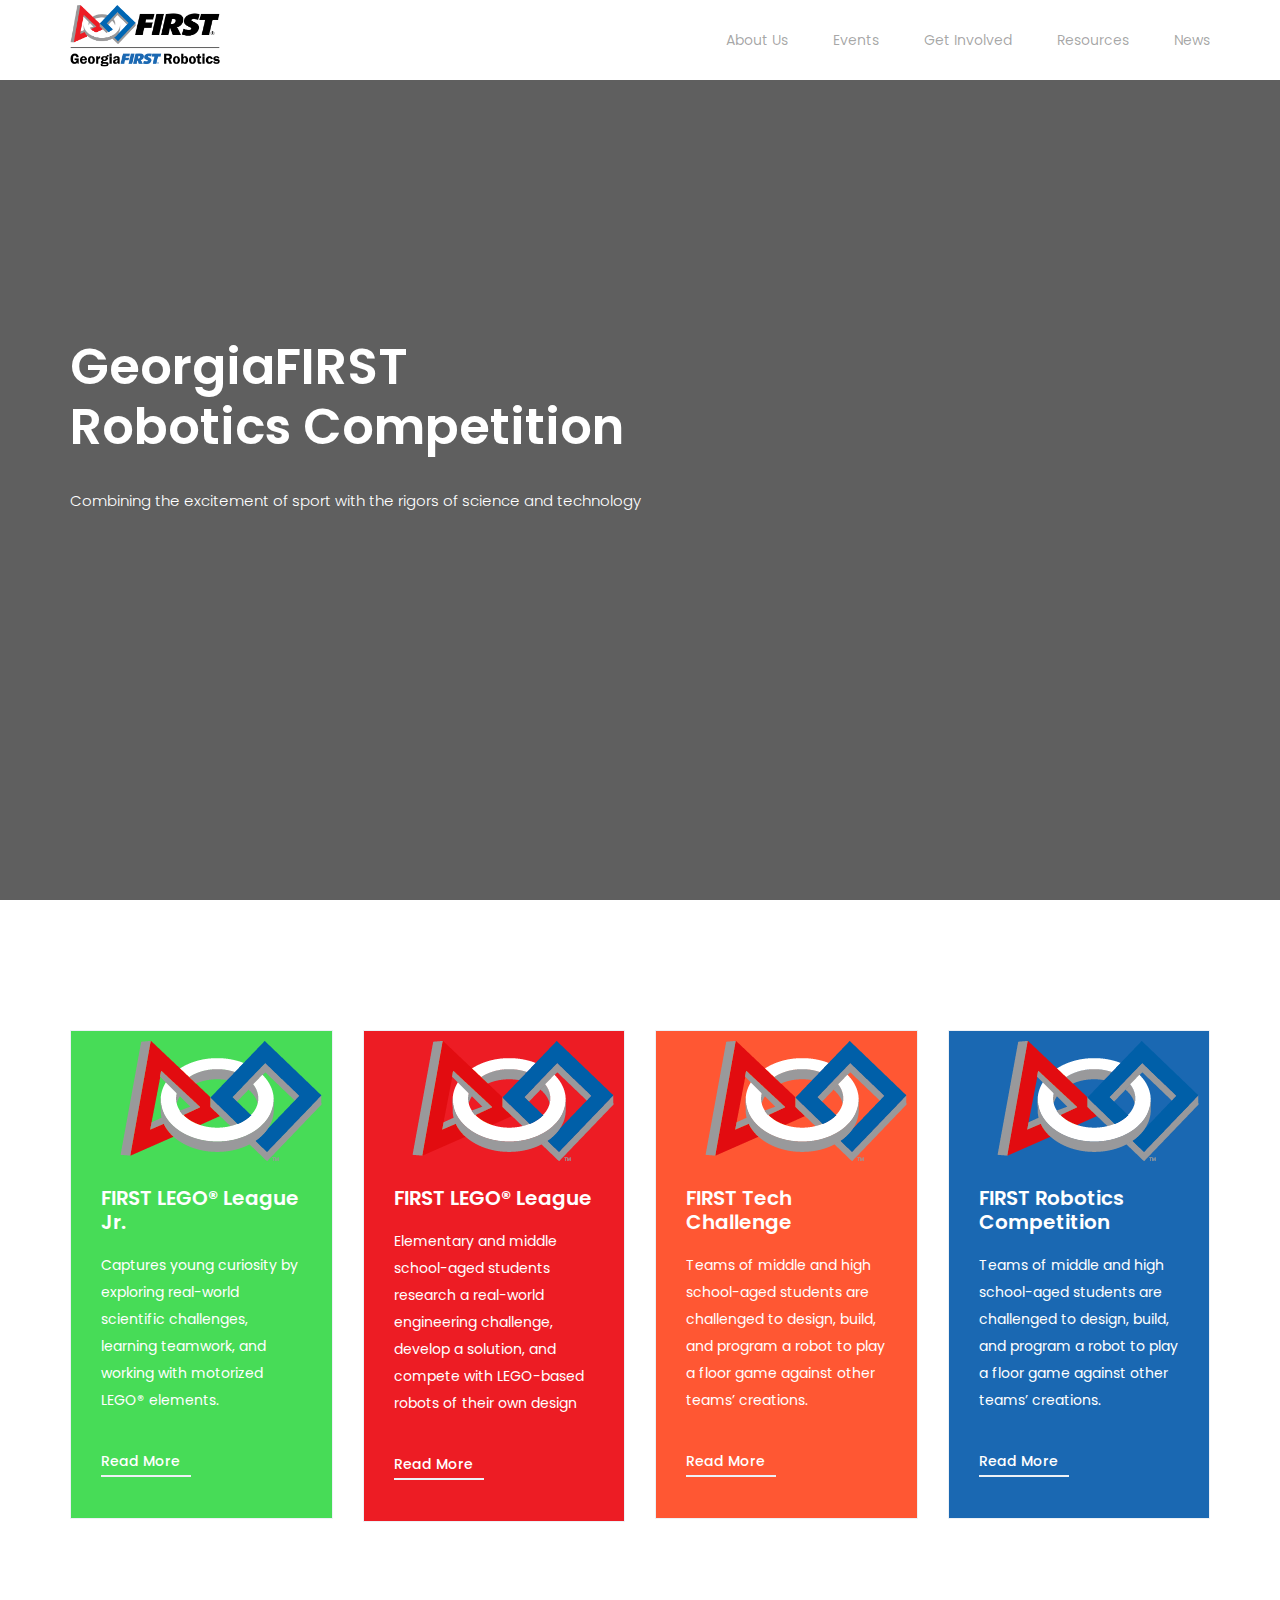
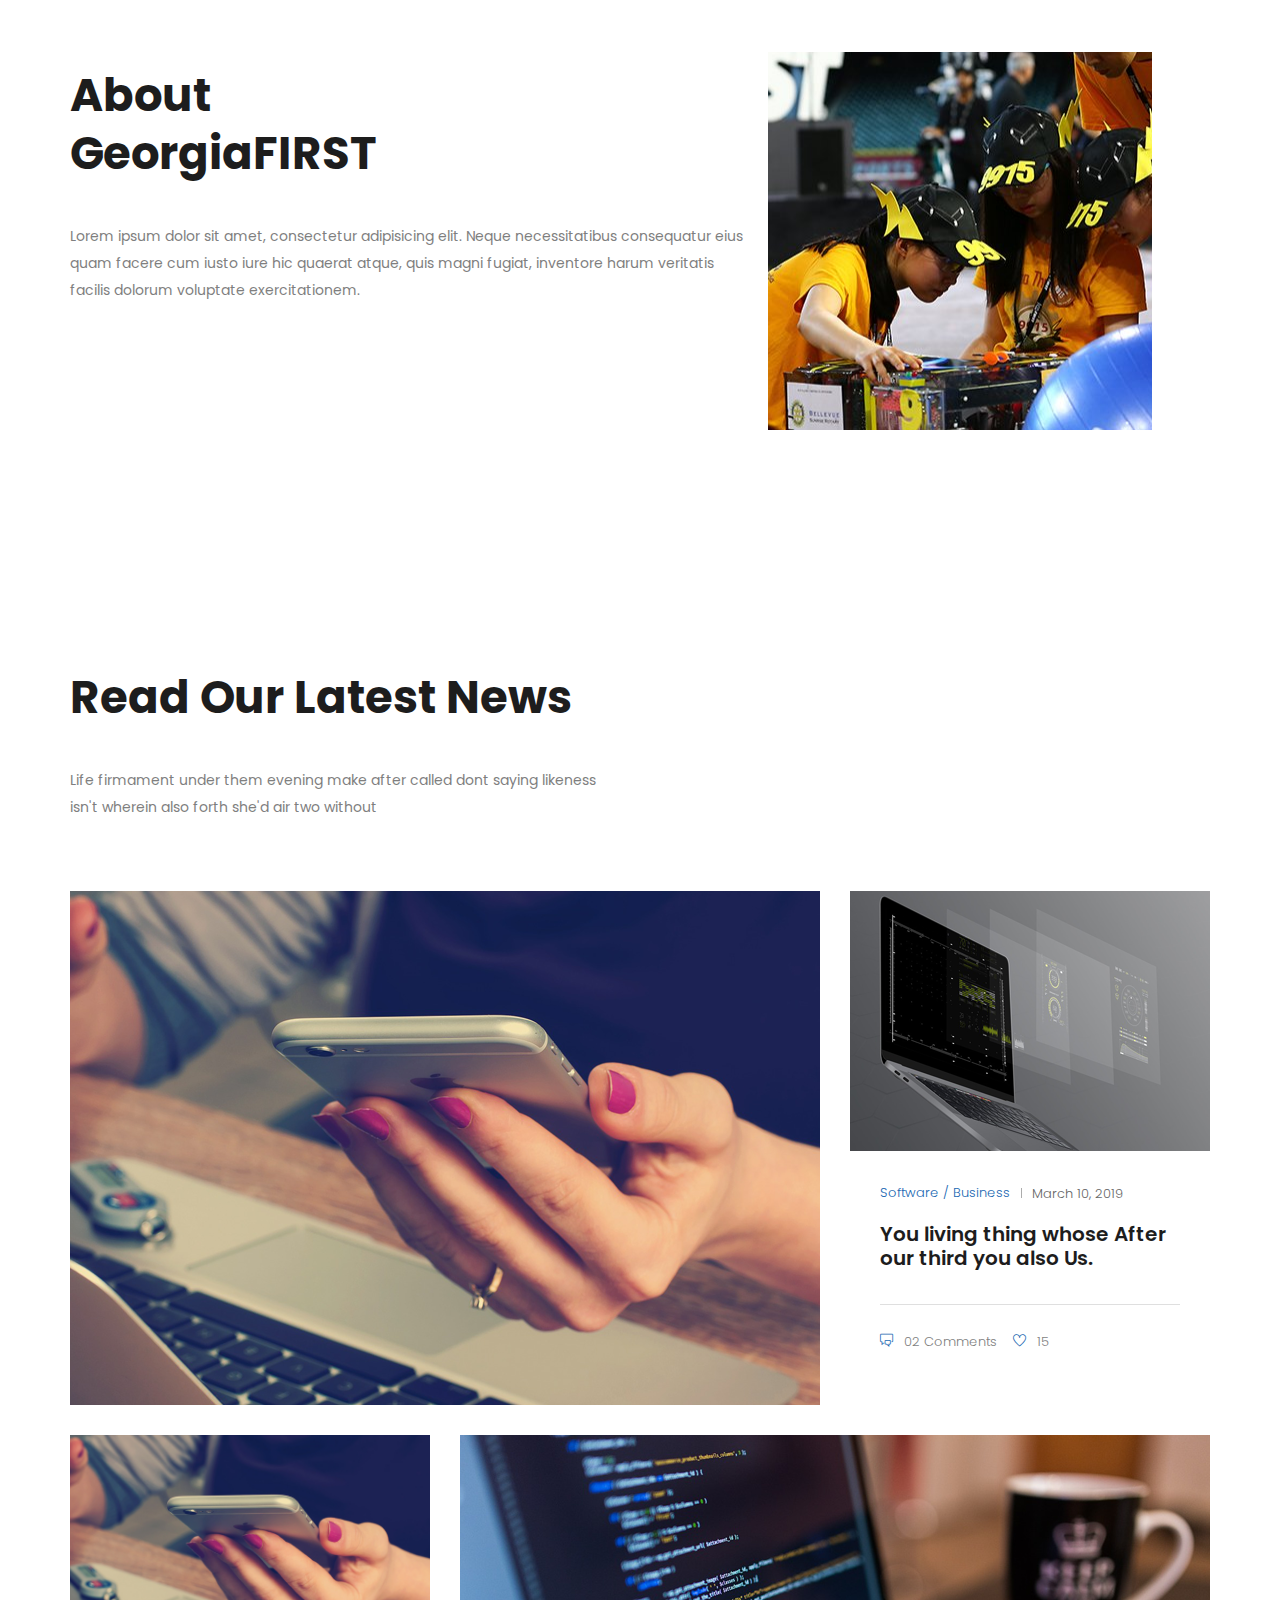
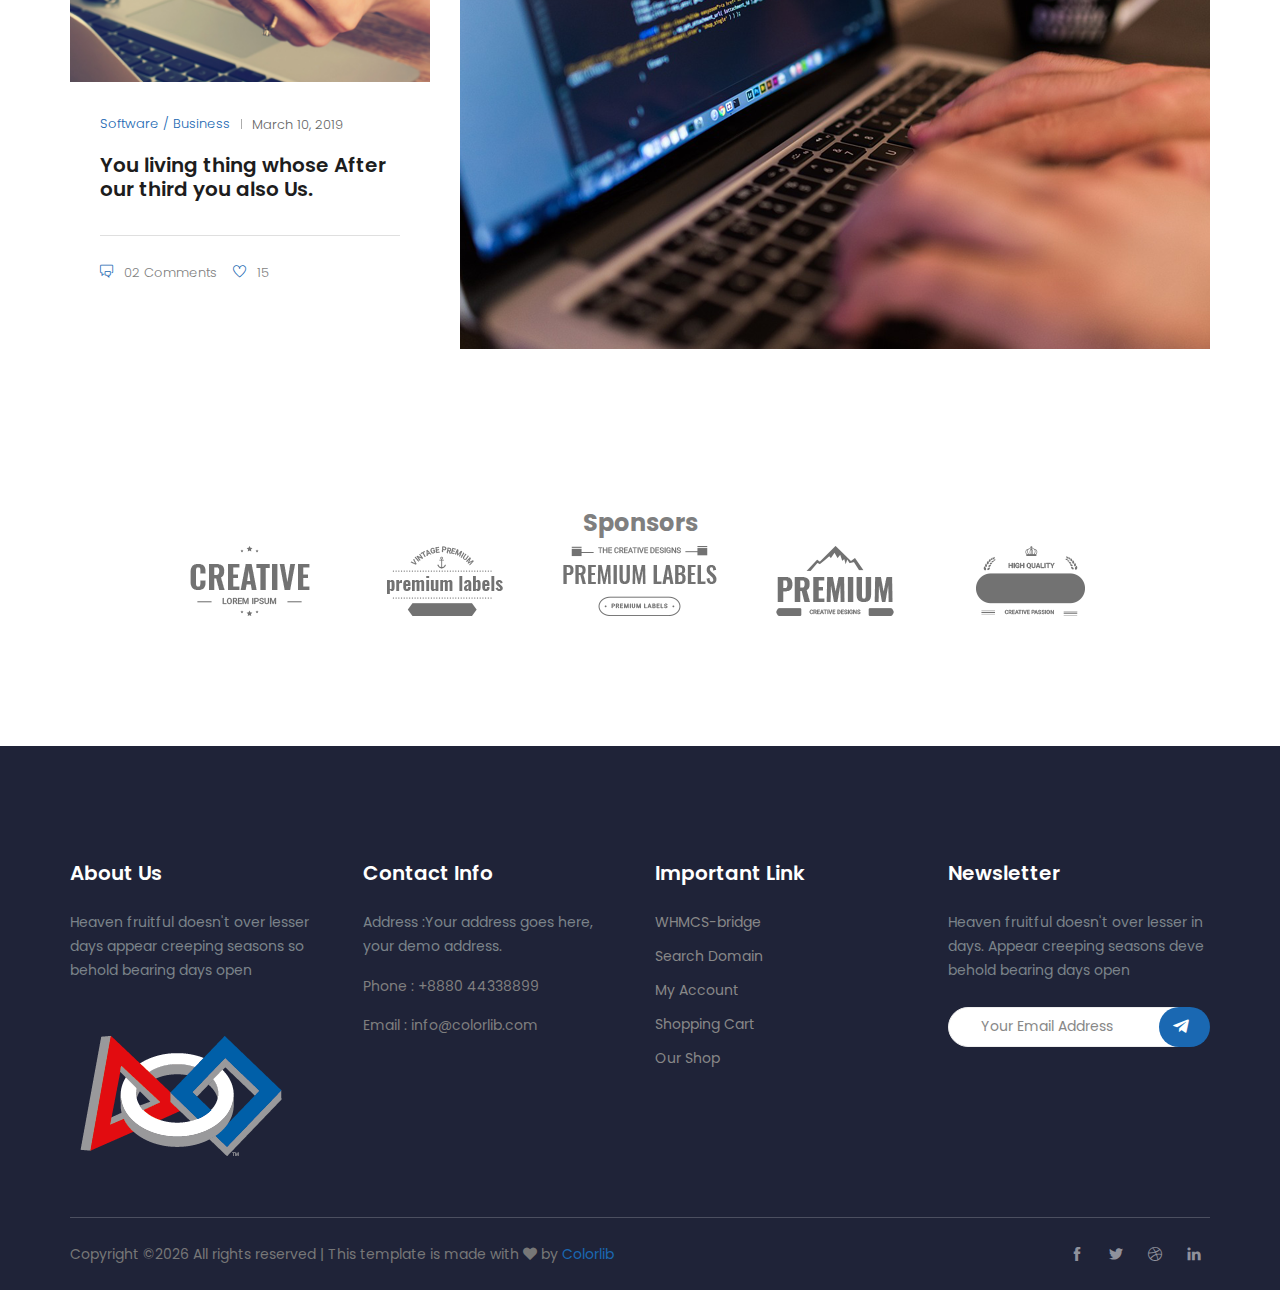
==== commit a1c3cc8b: "made pages layout for mentor and news page, changed banner on home page" ====
--- a/index.html
+++ b/index.html
@@ -61,7 +61,7 @@
                                 <li class="nav-item"><a class="nav-link" href="#" data-toggle="dropdown">Get Involved</a></li>
                                 <ul class="dropdown-content">
                                   <li class="nav-item"><a href="#">Sponsor</a></li>
-                                  <li class="nav-item"><a href="#">Coach/Mentor</a></li>
+                                  <li class="nav-item"><a href="mentor.html">Coach/Mentor</a></li>
                                   <li class="nav-item"><a href="#">Volunteer</a></li>
                                 </ul>
                             </div>  
@@ -75,7 +75,7 @@
                                   <li class="nav-item"><a href="#">Grants</a></li>
                                 </ul>
                             </div>  
-                            <li class="nav-item"><a class="nav-link" href="index.html">News</a></li> 
+                            <li class="nav-item"><a class="nav-link" href="news.html">News</a></li> 
                            
                         </ul>
                     </div> 
@@ -86,12 +86,19 @@
     <!--================Header Menu Area =================-->
 
     <!--================Home Banner Area =================-->
+
+
     <section class="home_banner_area">
         <div class="banner_inner d-flex align-items-center">
             <div class="overlay"></div>
+            <div class="video-container">
+                <video playsinline autoplay muted loop id="bgvid" class="video">
+                      <source src="./img/banner-video.mp4" type="video/mp4">
+                </video>
+          </div>
             <div class="container">
                 <div class="row">
-                    <div class="col-lg-6 offset-lg-6 col-xl-5 offset-xl-7">
+                    <div class="col-lg-6 col-xl-7">
                         <div class="banner_content">
                             <h3>GeorgiaFIRST<br/>Robotics Competition</h3>
                             <p>Combining the excitement of sport with the rigors of science and technology</p>
@@ -182,7 +189,7 @@
         <div class="container">
             <div class="row align-items-center">
 
-                <div class="col-lg-6">
+                <div class="col-lg-8">
                     <div class="area-heading">
                         <h4>About<br>GeorgiaFIRST</h4>
 
--- a/css/style.css
+++ b/css/style.css
@@ -401,7 +401,7 @@
     width: 100%;
     min-height: 900px; }
     .home_banner_area .banner_inner .overlay {
-      background: -webkit-gradient(linear, left top, left bottom, from(rgba(22, 22, 22, 0.3)), color-stop(85%, rgba(22, 22, 22, 0.7)), to(#161616)), url("../img/banner.v1.jpg");
+      /* background: -webkit-gradient(linear, left top, left bottom, from(rgba(22, 22, 22, 0.3)), color-stop(85%, rgba(22, 22, 22, 0.7)), to(#161616)), url("../img/banner.v1.jpg"); */
       position: absolute;
       left: 0;
       right: 0;
@@ -514,6 +514,10 @@
 
 /* End Home Banner Area css
 ============================================================================================ */
+.page-banner{
+  background-image:linear-gradient(183deg,rgba(12,113,195,0.79) 10%,rgba(111,229,243,0.96) 81%),url("../img/banner.v1.jpg")!important;
+}
+
 /* banner section start
 ============================================================================================ */
 .hero-banner {
@@ -3553,6 +3557,29 @@
 
   .footer-bottom {
     margin-top: 35px; } }
+  .video-container {
+      position: absolute;
+      width: 100%;
+      height: 100vh;
+      overflow: hidden; }
+  .video-container::after {
+      content: "";
+      position: absolute;
+      top: 0;
+      left: 0;
+      width: 100%;
+      height: 100vh;
+      background: #1b1b1b;
+      opacity: 0.7;
+}
+.video {
+  object-fit: cover;
+  width: 100vw;
+  height: 100vh;
+  position: absolute;
+  top: 0;
+  left: 0;
+}
 /*---------------------------------------------------- */
 
 /*# sourceMappingURL=style.css.map */
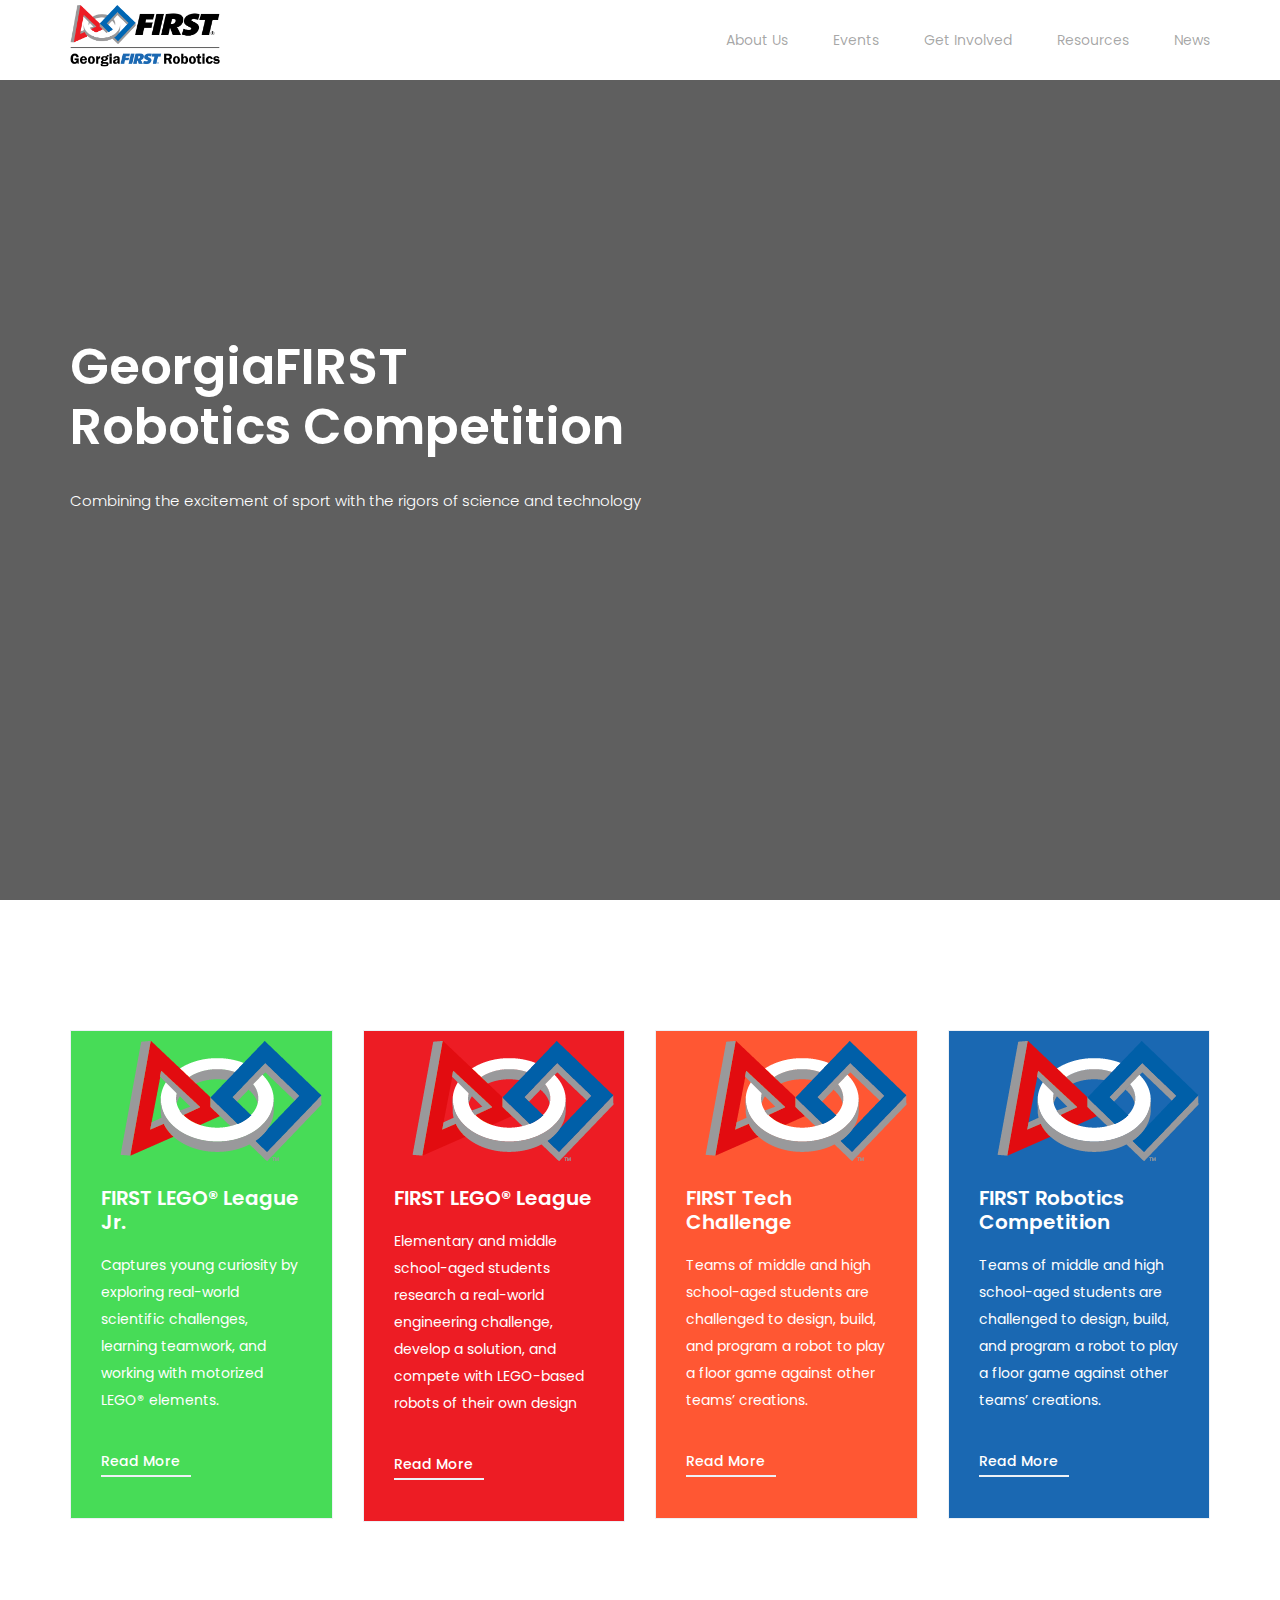
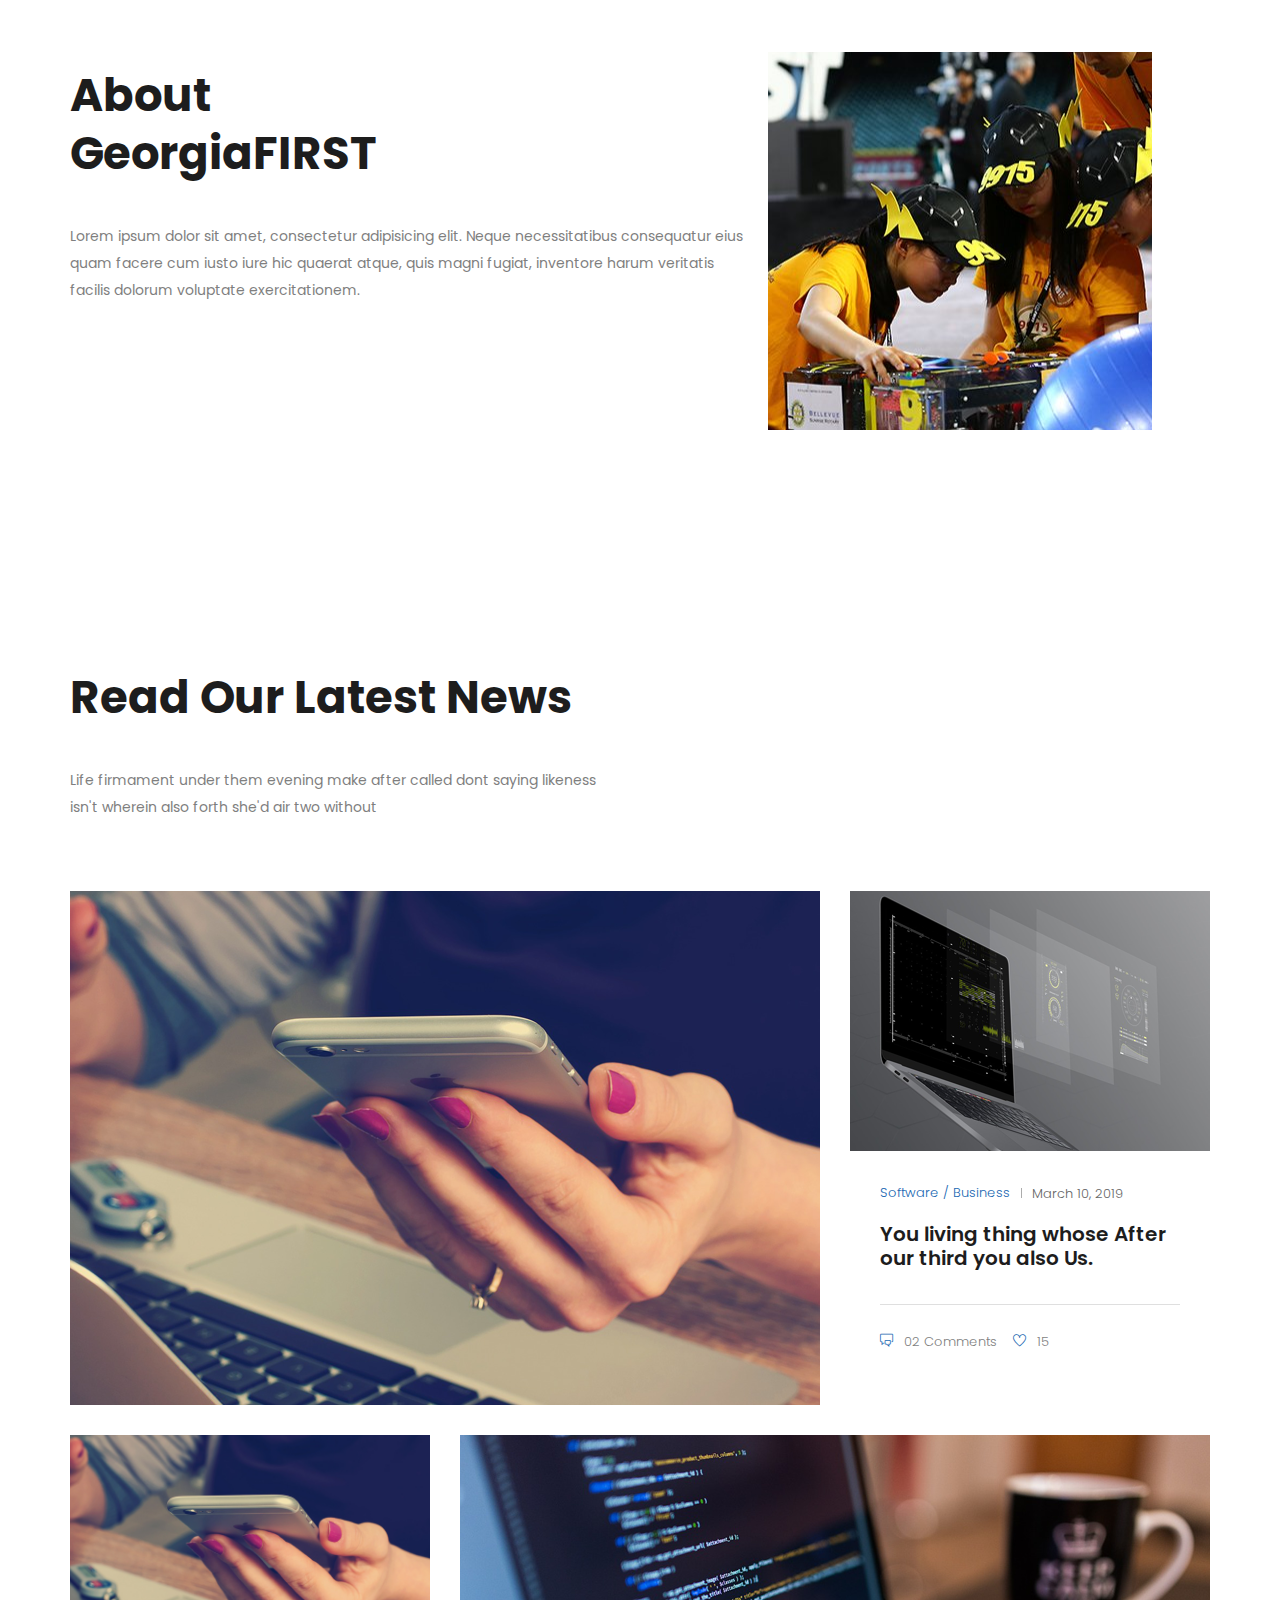
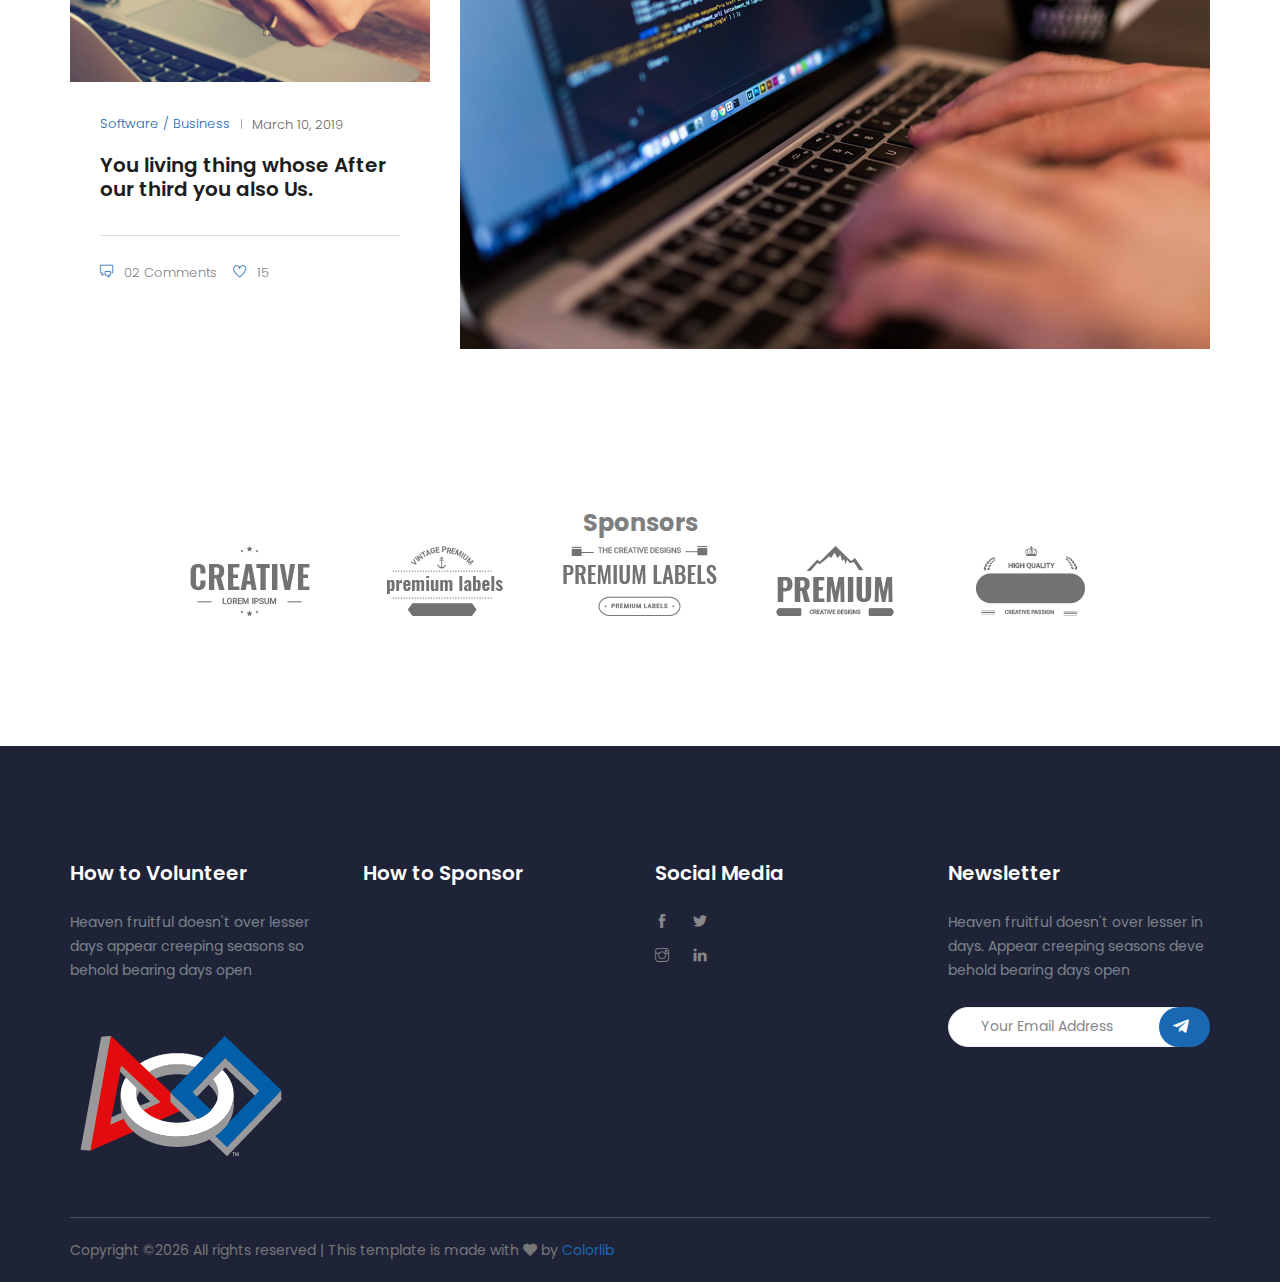
==== commit f2599af9: "changed footer" ====
--- a/index.html
+++ b/index.html
@@ -364,8 +364,7 @@
         </div>
     </section>
     <!--================ End Brands Area =================-->
-
-
+ 
 
     <!-- ================ start footer Area ================= -->
     <footer class="footer-area">
@@ -373,7 +372,7 @@
             <div class="row">
 
                 <div class="col-lg-3 col-sm-6 mb-4 mb-xl-0 single-footer-widget">
-                    <h4>About Us</h4>
+                    <h4>How to Volunteer</h4>
                     <p>Heaven fruitful doesn't over lesser days appear creeping seasons so behold bearing days open</p>
                     <div class="footer-logo">
                         <img src="img/logo.png" alt="">
@@ -381,23 +380,15 @@
                 </div>
 
                 <div class="col-lg-3 col-sm-6 mb-4 mb-xl-0 single-footer-widget">
-                    <h4>Contact Info</h4>
-                    <div class="footer-address">
-                        <p>Address :Your address goes
-                        here, your demo address.</p>
-                        <span>Phone : +8880 44338899</span>
-                        <span>Email : info@colorlib.com</span>
-                    </div>
+                    <h4>How to Sponsor</h4>
+                    
                 </div>
 
                 <div class="col-lg-3 col-sm-6 mb-4 mb-xl-0 single-footer-widget">
-                    <h4>Important Link</h4>
+                    <h4>Social Media</h4>
                     <ul>
-                        <li><a href="#">WHMCS-bridge</a></li>
-                        <li><a href="#">Search Domain</a></li>
-                        <li><a href="#">My Account</a></li>
-                        <li><a href="#">Shopping Cart</a></li>
-                        <li><a href="#">Our Shop</a></li>
+                    <li><a href="#"><i class="ti-facebook" ></i></a> <a href="#"><i class="ti-twitter-alt" style="margin-left: 20px"></i></a></li>
+                    <li><a href="#"><i class="ti-instagram"></i></a> <a href="#"><i class="ti-linkedin" style="margin-left: 20px"></i></a></li>
                     </ul>
                 </div>
 
@@ -431,10 +422,7 @@
 Copyright &copy;<script>document.write(new Date().getFullYear());</script> All rights reserved | This template is made with <i class="fa fa-heart" aria-hidden="true"></i> by <a href="https://colorlib.com" target="_blank">Colorlib</a>
 <!-- Link back to Colorlib can't be removed. Template is licensed under CC BY 3.0. --></p>
             <div class="col-lg-4 col-md-12 text-center text-lg-right footer-social">
-                <a href="#"><i class="ti-facebook"></i></a>
-                <a href="#"><i class="ti-twitter-alt"></i></a>
-                <a href="#"><i class="ti-dribbble"></i></a>
-                <a href="#"><i class="ti-linkedin"></i></a>
+                
             </div>
         </div>
     </div>
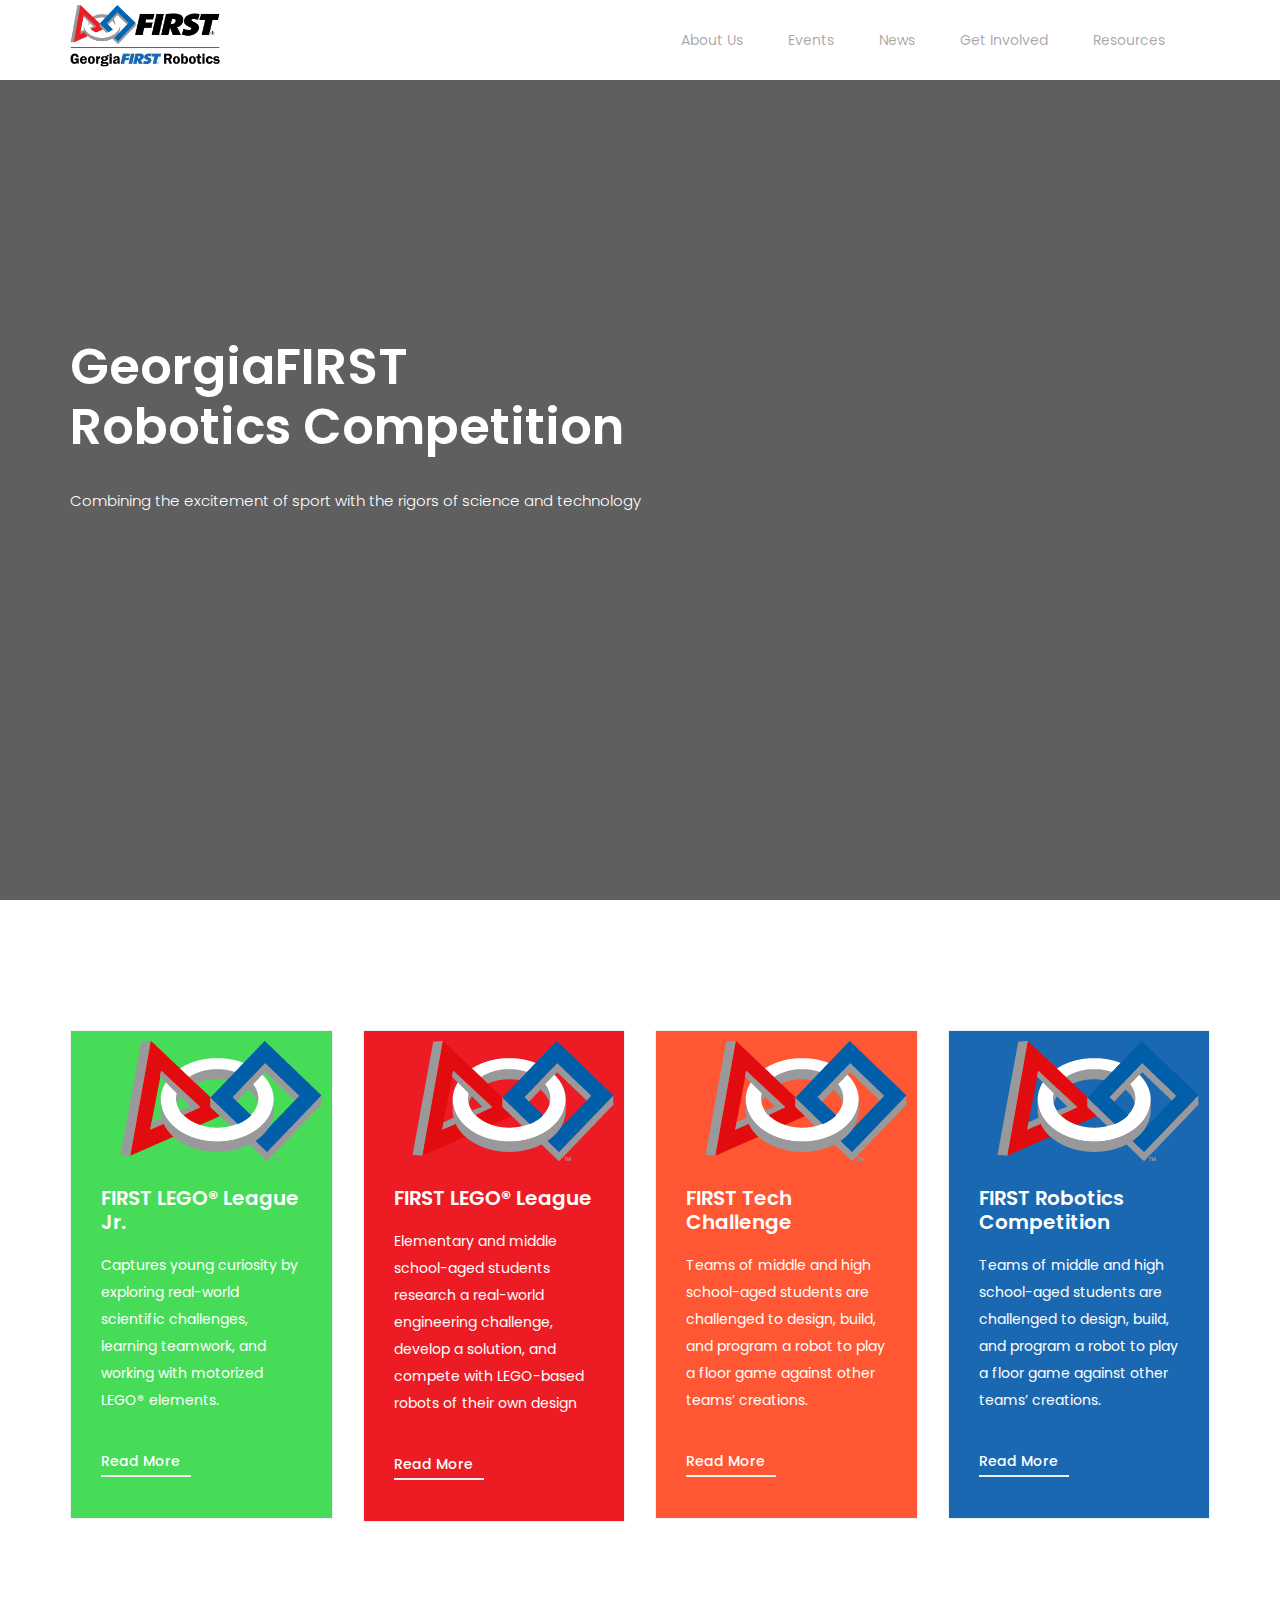
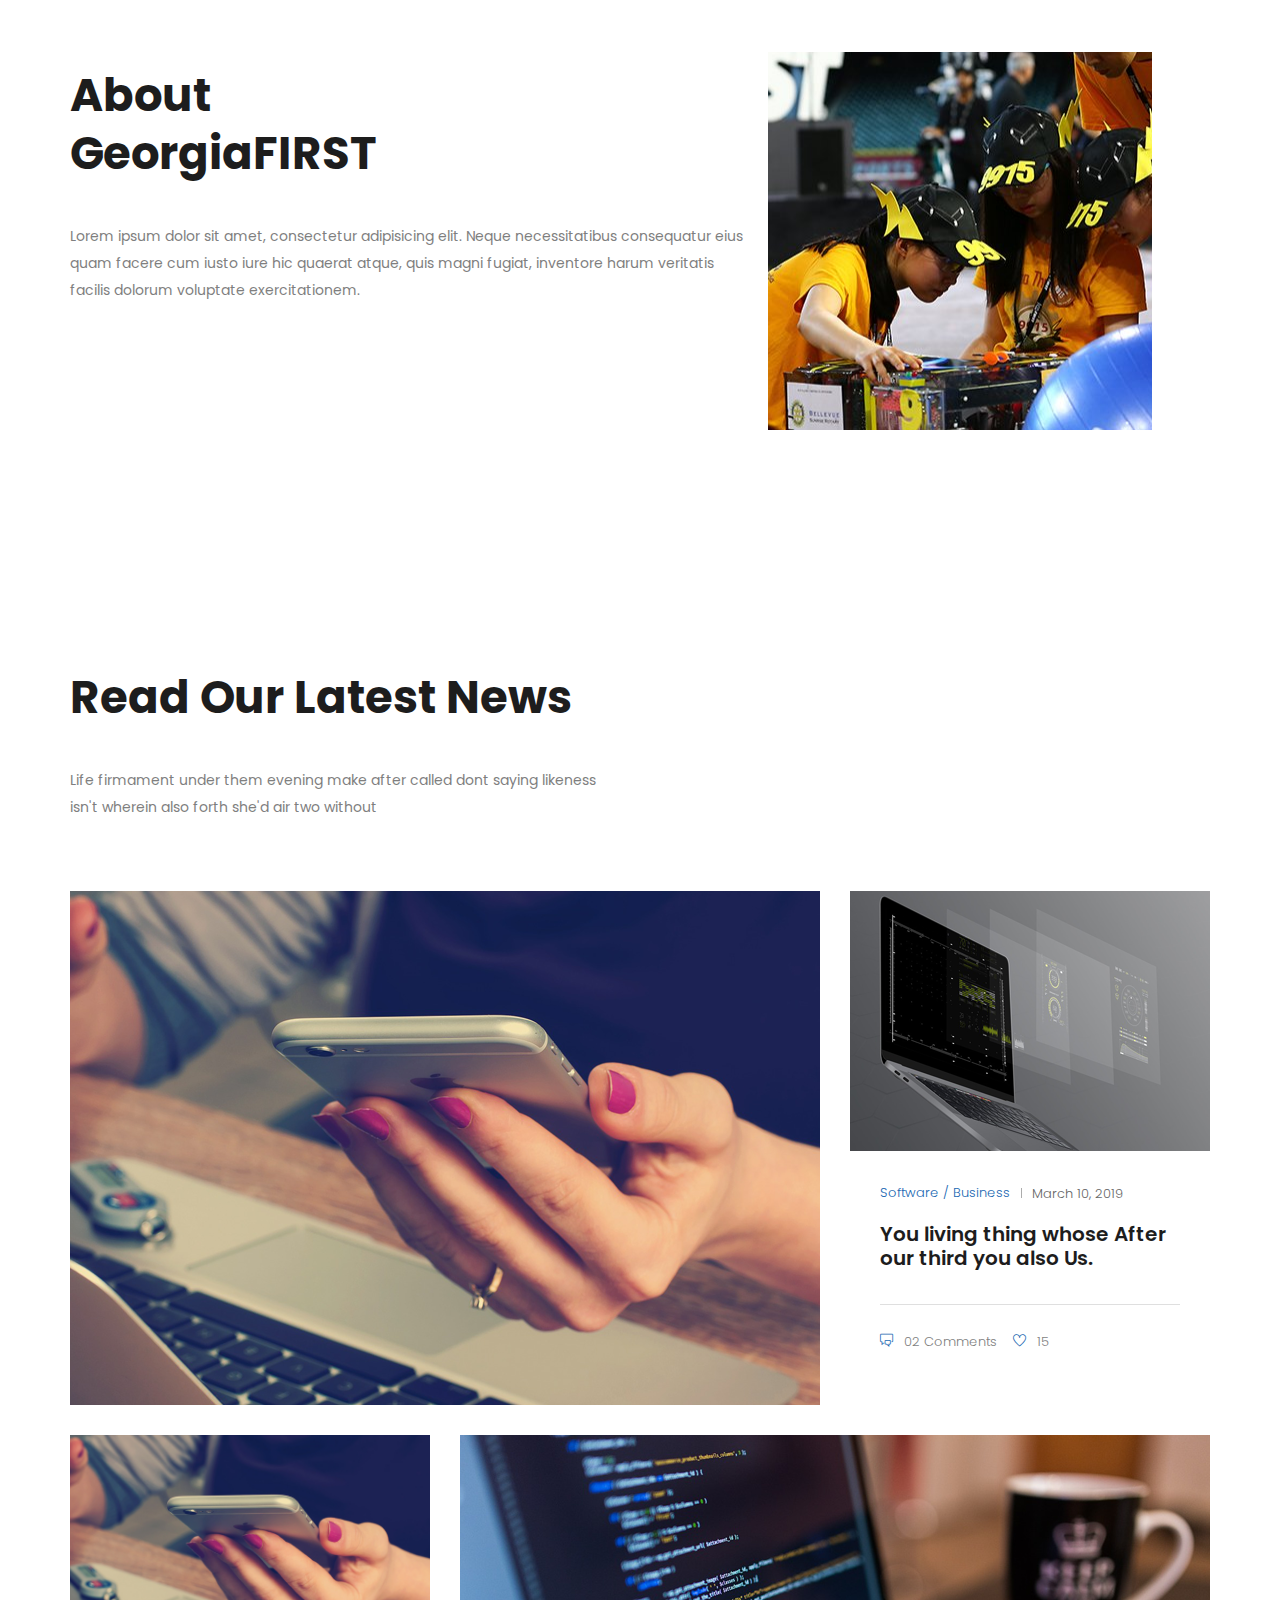
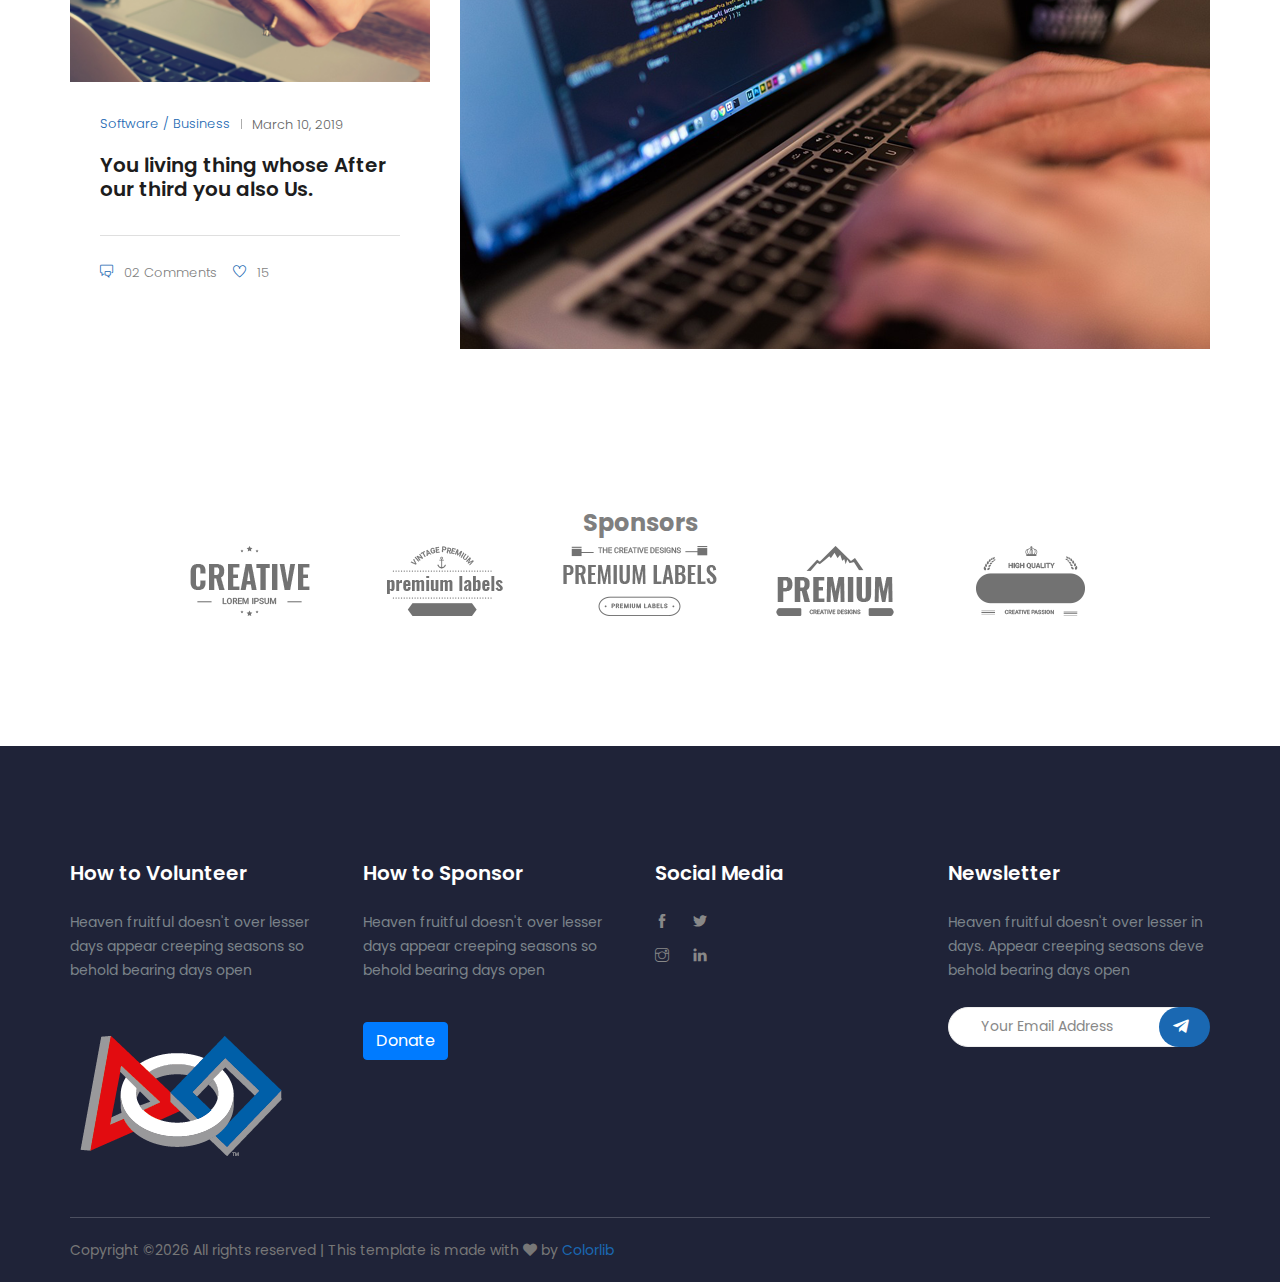
==== commit 82b55ca7: "footer donate" ====
--- a/index.html
+++ b/index.html
@@ -57,6 +57,7 @@
                                   </li>
                                 </ul>
                             </div>
+                            <li class="nav-item"><a class="nav-link" href="news.html">News</a></li> 
                             <div class="dropdown">
                                 <li class="nav-item"><a class="nav-link" href="#" data-toggle="dropdown">Get Involved</a></li>
                                 <ul class="dropdown-content">
@@ -75,8 +76,6 @@
                                   <li class="nav-item"><a href="#">Grants</a></li>
                                 </ul>
                             </div>  
-                            <li class="nav-item"><a class="nav-link" href="news.html">News</a></li> 
-                           
                         </ul>
                     </div> 
                 </div>
@@ -381,7 +380,11 @@
 
                 <div class="col-lg-3 col-sm-6 mb-4 mb-xl-0 single-footer-widget">
                     <h4>How to Sponsor</h4>
-                    
+                    <p>Heaven fruitful doesn't over lesser days appear creeping seasons so behold bearing days open</p>
+                    <br>
+                    <div class = "donate-button">
+                        <a href="https://google.com" class="btn btn-primary">Donate</a>
+                    </div>
                 </div>
 
                 <div class="col-lg-3 col-sm-6 mb-4 mb-xl-0 single-footer-widget">
--- a/css/style.css
+++ b/css/style.css
@@ -3554,7 +3554,6 @@
 
   .footer-area {
     padding-top: 70px; }
-
   .footer-bottom {
     margin-top: 35px; } }
   .video-container {
@@ -3571,7 +3570,7 @@
       height: 100vh;
       background: #1b1b1b;
       opacity: 0.7;
-}
+  }
 .video {
   object-fit: cover;
   width: 100vw;
